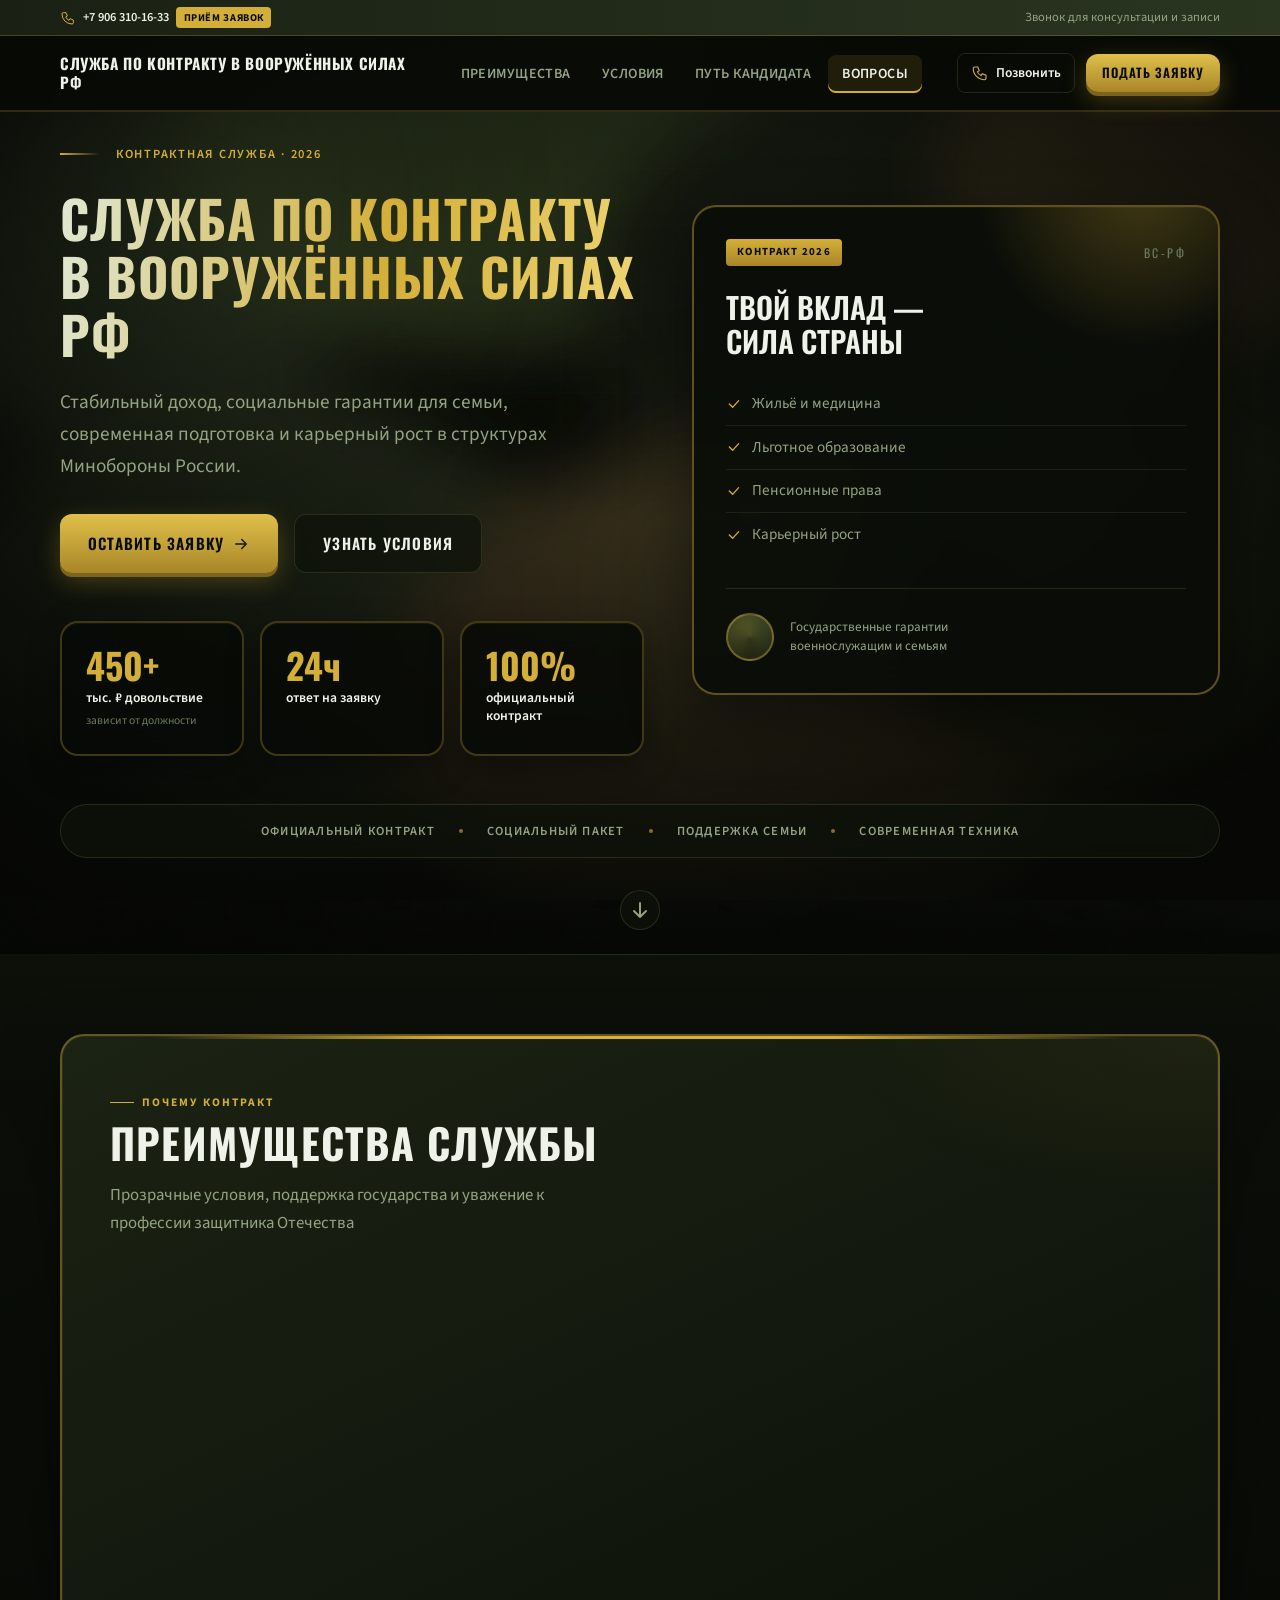
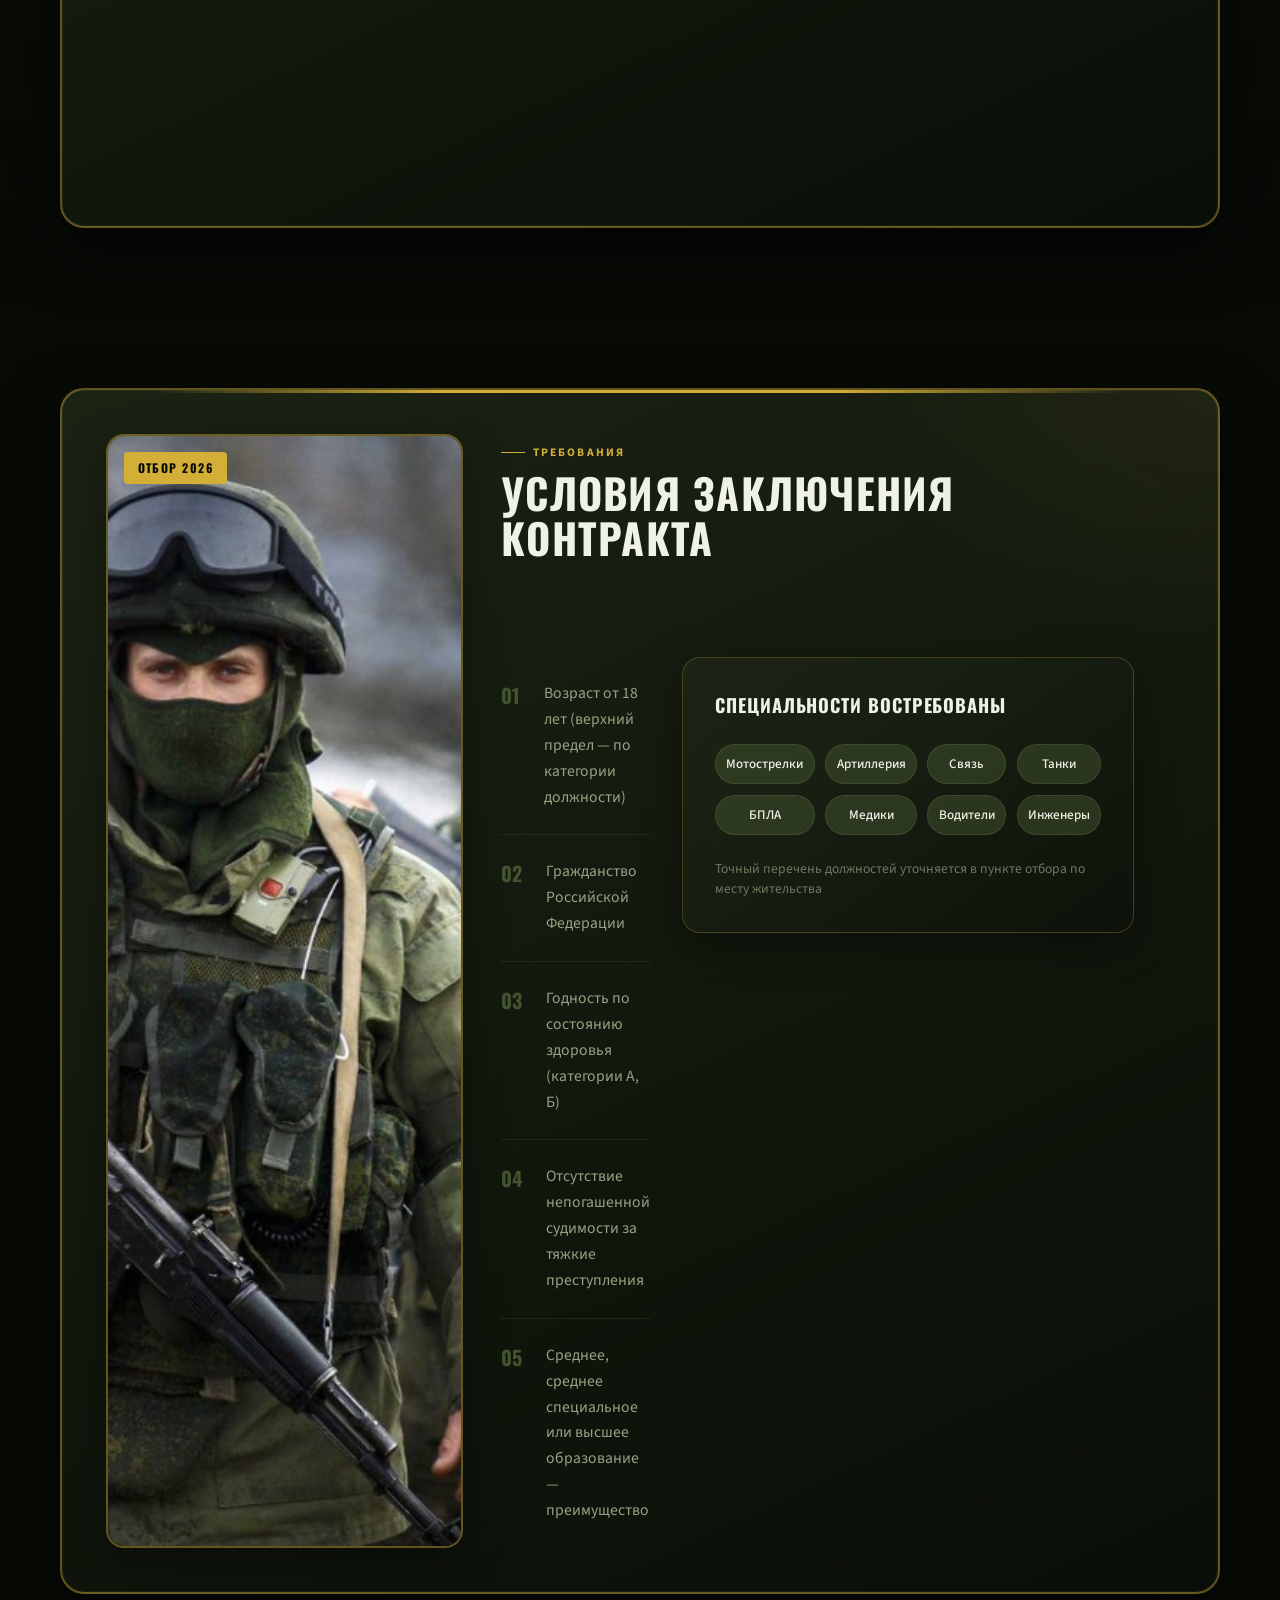
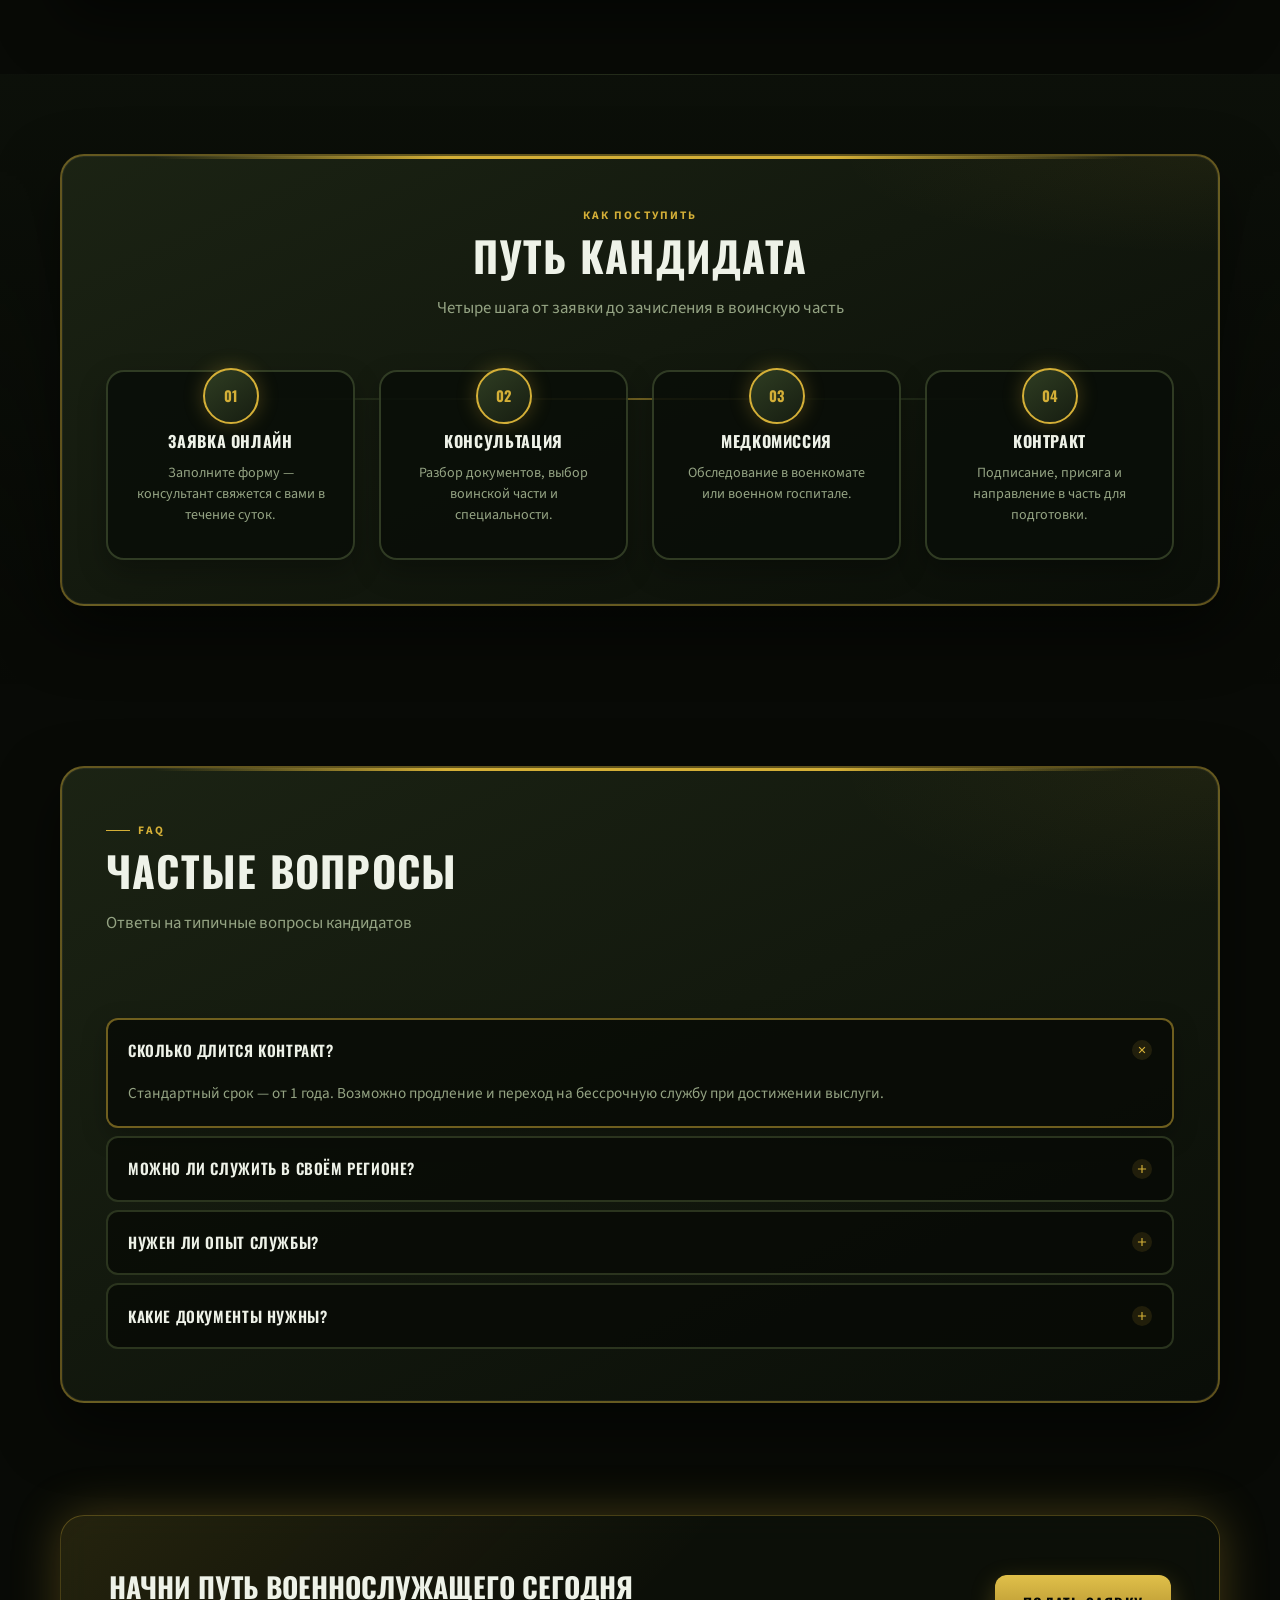
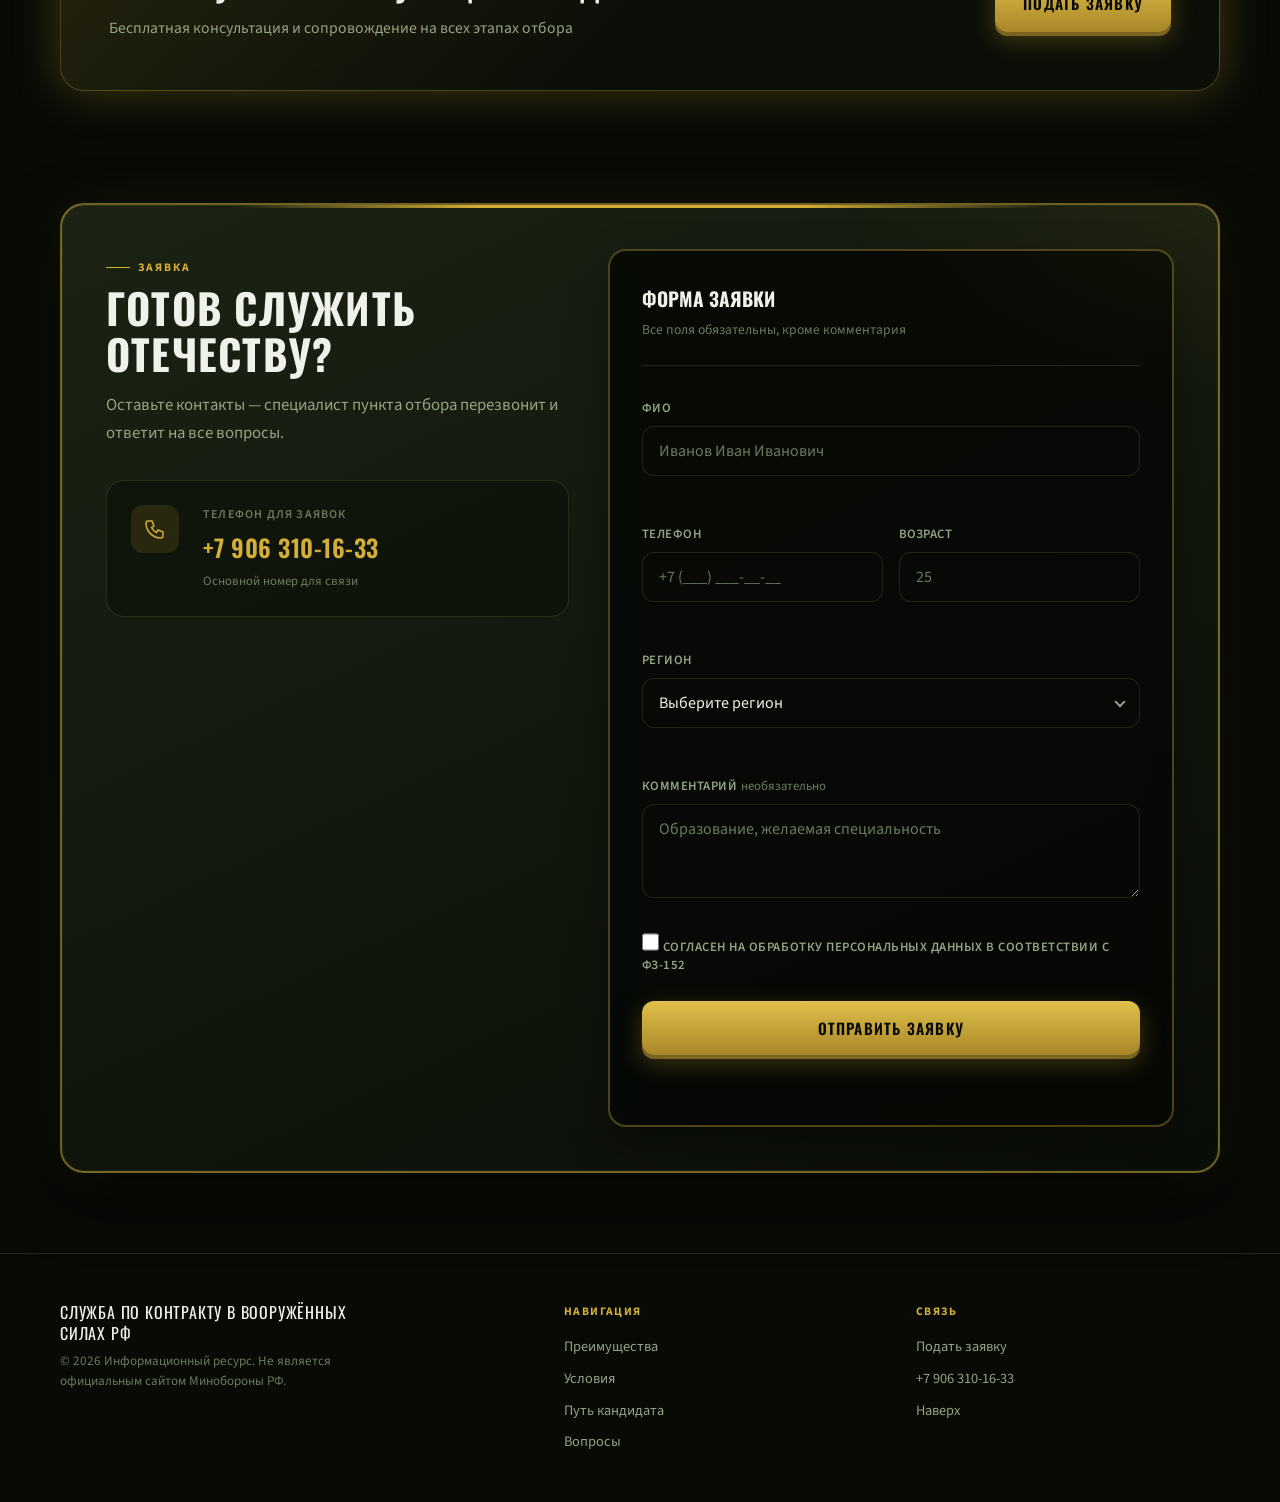
==== index.html @ cae5d784 "Update phone, branding text, hero layout, otbor photo, FAQ and footer" ====
<!DOCTYPE html>
<html lang="ru">
<head>
  <meta charset="UTF-8">
  <meta name="viewport" content="width=device-width, initial-scale=1.0">
  <meta name="description" content="Служба по контракту в Вооружённых Силах Российской Федерации — стабильность, уважение, профессиональный рост.">
  <meta name="api-url" content="">
  <meta name="theme-color" content="#0a0c08">
  <title>Служба по контракту в Вооружённых Силах РФ</title>
  <link rel="icon" href="static/images/logo-vsrf.svg" type="image/svg+xml">
  <link rel="preconnect" href="https://fonts.googleapis.com">
  <link rel="preconnect" href="https://fonts.gstatic.com" crossorigin>
  <link href="https://fonts.googleapis.com/css2?family=Oswald:wght@500;600;700&family=Source+Sans+3:ital,wght@0,400;0,500;0,600;0,700;1,400&display=swap" rel="stylesheet">
  <link rel="stylesheet" href="static/css/style.css">
</head>
<body>
  <svg xmlns="http://www.w3.org/2000/svg" class="svg-sprite" aria-hidden="true">
    <symbol id="icon-shield" viewBox="0 0 24 24" fill="none" stroke="currentColor" stroke-width="1.5"><path d="M12 2L4 5v6c0 5.25 3.4 10.15 8 11.35C16.6 21.15 20 16.25 20 11V5l-8-3z"/><path d="M9 12l2 2 4-4" stroke-linecap="round" stroke-linejoin="round"/></symbol>
    <symbol id="icon-money" viewBox="0 0 24 24" fill="none" stroke="currentColor" stroke-width="1.5"><rect x="2" y="6" width="20" height="12" rx="2"/><circle cx="12" cy="12" r="3"/><path d="M6 10h.01M18 14h.01" stroke-linecap="round"/></symbol>
    <symbol id="icon-home" viewBox="0 0 24 24" fill="none" stroke="currentColor" stroke-width="1.5"><path d="M3 10.5L12 3l9 7.5V20a1 1 0 01-1 1h-5v-6H9v6H4a1 1 0 01-1-1v-9.5z"/></symbol>
    <symbol id="icon-education" viewBox="0 0 24 24" fill="none" stroke="currentColor" stroke-width="1.5"><path d="M12 3L2 8l10 5 10-5-10-5z"/><path d="M6 11v4c0 2.2 2.7 4 6 4s6-1.8 6-4v-4"/></symbol>
    <symbol id="icon-medical" viewBox="0 0 24 24" fill="none" stroke="currentColor" stroke-width="1.5"><rect x="3" y="3" width="18" height="18" rx="3"/><path d="M12 8v8M8 12h8" stroke-linecap="round"/></symbol>
    <symbol id="icon-career" viewBox="0 0 24 24" fill="none" stroke="currentColor" stroke-width="1.5"><path d="M3 20h18M7 20V10l5-4 5 4v10"/><path d="M9 14h6"/></symbol>
    <symbol id="icon-team" viewBox="0 0 24 24" fill="none" stroke="currentColor" stroke-width="1.5"><circle cx="9" cy="8" r="3"/><circle cx="17" cy="10" r="2.5"/><path d="M2 20c0-3.3 3.1-6 7-6s7 2.7 7 6"/><path d="M17 20c0-2.2 1.8-4 4-4"/></symbol>
    <symbol id="icon-phone" viewBox="0 0 24 24" fill="none" stroke="currentColor" stroke-width="1.5"><path d="M5 4h4l2 5-2.5 1.5a11 11 0 005 5L15 13l5 2v4a2 2 0 01-2 2A15 15 0 013 6a2 2 0 012-2z"/></symbol>
    <symbol id="icon-arrow-down" viewBox="0 0 24 24" fill="none" stroke="currentColor" stroke-width="2"><path d="M12 5v14M6 13l6 6 6-6" stroke-linecap="round" stroke-linejoin="round"/></symbol>
    <symbol id="icon-check" viewBox="0 0 24 24" fill="none" stroke="currentColor" stroke-width="2"><path d="M5 12l5 5L19 7" stroke-linecap="round" stroke-linejoin="round"/></symbol>
  </svg>

  <div class="bg-scene" aria-hidden="true">
    <div class="bg-camo"></div>
    <div class="bg-grid"></div>
    <div class="bg-glow bg-glow--1"></div>
    <div class="bg-glow bg-glow--2"></div>
    <div class="bg-glow bg-glow--3"></div>
    <div class="bg-noise"></div>
    <div class="bg-vignette"></div>
  </div>

  <a class="skip-link" href="#main">Перейти к содержимому</a>

  <header class="site-header" id="top">
    <div class="site-header__strip">
      <div class="container site-header__strip-inner">
        <a class="site-header__hotline" href="tel:+79063101633">
          <svg width="16" height="16" aria-hidden="true"><use href="#icon-phone"/></svg>
          <span>+7 906 310-16-33</span>
          <span class="site-header__hotline-tag">приём заявок</span>
        </a>
        <span class="site-header__strip-note">Звонок для консультации и записи</span>
      </div>
    </div>
    <div class="site-header__bar">
      <div class="container site-header__bar-inner">
        <a class="site-header__logo" href="#top">
          <span class="site-header__logo-text">
            <span class="site-header__logo-title">Служба по контракту в Вооружённых Силах РФ</span>
          </span>
        </a>
        <nav class="site-nav" id="site-nav" aria-label="Основная навигация">
          <ul class="site-nav__list" id="nav-menu">
            <li><a href="#benefits" data-nav>Преимущества</a></li>
            <li><a href="#conditions" data-nav>Условия</a></li>
            <li><a href="#path" data-nav>Путь кандидата</a></li>
            <li><a href="#faq" data-nav>Вопросы</a></li>
            <li class="site-nav__mobile-cta"><a class="btn btn--primary btn--full" href="#apply">Подать заявку</a></li>
          </ul>
        </nav>
        <div class="site-header__actions">
          <a class="site-header__call" href="tel:+79063101633">
            <svg width="18" height="18" aria-hidden="true"><use href="#icon-phone"/></svg>
            <span>Позвонить</span>
          </a>
          <a class="btn btn--primary btn--sm site-header__cta" href="#apply">Подать заявку</a>
          <button class="site-header__burger" type="button" aria-expanded="false" aria-controls="nav-menu" id="nav-toggle">
            <span class="sr-only">Открыть меню</span>
            <span></span><span></span><span></span>
          </button>
        </div>
      </div>
    </div>
    <div class="site-header__backdrop" id="nav-backdrop" hidden></div>
  </header>

  <main id="main">
    <section class="hero" id="hero">
      <div class="hero__bg-media" aria-hidden="true">
        <img src="static/images/hero.jpg" alt="" width="1600" height="900" fetchpriority="high">
      </div>
      <div class="hero__inner container">
        <div class="hero__content">
          <div class="hero__eyebrow" data-animate>
            <span class="hero__eyebrow-line" aria-hidden="true"></span>
            <span>Контрактная служба · 2026</span>
          </div>
          <h1 class="hero__title" data-animate>
            Служба по контракту в Вооружённых Силах РФ
          </h1>
          <p class="hero__lead" data-animate>
            Стабильный доход, социальные гарантии для семьи, современная подготовка
            и карьерный рост в структурах Минобороны России.
          </p>
          <div class="hero__actions" data-animate>
            <a class="btn btn--primary btn--lg" href="#apply">
              Оставить заявку
              <svg class="btn__icon" width="18" height="18" aria-hidden="true"><use href="#icon-arrow-down"/></svg>
            </a>
            <a class="btn btn--ghost btn--lg" href="#conditions">Узнать условия</a>
          </div>
          <div class="hero__stats" data-animate>
            <article class="stat-card">
              <span class="stat-card__value"><span data-counter="450">0</span>+</span>
              <span class="stat-card__label">тыс. ₽ довольствие</span>
              <span class="stat-card__hint">зависит от должности</span>
            </article>
            <article class="stat-card">
              <span class="stat-card__value"><span data-counter="24">0</span>ч</span>
              <span class="stat-card__label">ответ на заявку</span>
            </article>
            <article class="stat-card">
              <span class="stat-card__value"><span data-counter="100">0</span>%</span>
              <span class="stat-card__label">официальный контракт</span>
            </article>
          </div>
        </div>

        <div class="hero__visual" data-animate>
          <div class="hero-panel">
            <div class="hero-panel__glow" aria-hidden="true"></div>
            <div class="hero-panel__header">
              <span class="badge badge--gold">Контракт 2026</span>
              <span class="hero-panel__code">ВС-РФ</span>
            </div>
            <h2 class="hero-panel__title">Твой вклад —<br>сила страны</h2>
            <ul class="hero-panel__list">
              <li><svg width="16" height="16" aria-hidden="true"><use href="#icon-check"/></svg> Жильё и медицина</li>
              <li><svg width="16" height="16" aria-hidden="true"><use href="#icon-check"/></svg> Льготное образование</li>
              <li><svg width="16" height="16" aria-hidden="true"><use href="#icon-check"/></svg> Пенсионные права</li>
              <li><svg width="16" height="16" aria-hidden="true"><use href="#icon-check"/></svg> Карьерный рост</li>
            </ul>
            <div class="hero-panel__footer">
              <span class="hero-panel__seal" aria-hidden="true"></span>
              <p>Государственные гарантии<br>военнослужащим и семьям</p>
            </div>
          </div>
        </div>
      </div>

      <div class="trust-bar container" data-animate>
        <span class="trust-bar__item">Официальный контракт</span>
        <span class="trust-bar__divider" aria-hidden="true"></span>
        <span class="trust-bar__item">Социальный пакет</span>
        <span class="trust-bar__divider" aria-hidden="true"></span>
        <span class="trust-bar__item">Поддержка семьи</span>
        <span class="trust-bar__divider" aria-hidden="true"></span>
        <span class="trust-bar__item">Современная техника</span>
      </div>

      <a class="hero__scroll" href="#benefits" aria-label="К преимуществам">
        <svg width="24" height="24" aria-hidden="true"><use href="#icon-arrow-down"/></svg>
      </a>
    </section>

    <section class="section section--alt benefits" id="benefits">
      <div class="container">
        <div class="block-panel block-panel--lg">
        <header class="section-head">
          <span class="section-head__label">Почему контракт</span>
          <h2 class="section-head__title">Преимущества службы</h2>
          <p class="section-head__desc">Прозрачные условия, поддержка государства и уважение к профессии защитника Отечества</p>
        </header>
        <div class="cards">
          <article class="card" data-animate>
            <div class="card__icon"><svg width="22" height="22" aria-hidden="true"><use href="#icon-money"/></svg></div>
            <h3>Денежное довольствие</h3>
            <p>Регулярные выплаты, надбавки за выслугу, участие в СВО и особые условия службы.</p>
          </article>
          <article class="card" data-animate>
            <div class="card__icon"><svg width="22" height="22" aria-hidden="true"><use href="#icon-home"/></svg></div>
            <h3>Жилищная программа</h3>
            <p>Служебное жильё, накопительно-ипотечная система и субсидии для семей военнослужащих.</p>
          </article>
          <article class="card" data-animate>
            <div class="card__icon"><svg width="22" height="22" aria-hidden="true"><use href="#icon-education"/></svg></div>
            <h3>Образование</h3>
            <p>Курсы переподготовки, вузы Минобороны, льготы детям при поступлении.</p>
          </article>
          <article class="card" data-animate>
            <div class="card__icon"><svg width="22" height="22" aria-hidden="true"><use href="#icon-medical"/></svg></div>
            <h3>Медицина</h3>
            <p>Полное медобеспечение, реабилитация, страхование жизни и здоровья.</p>
          </article>
          <article class="card" data-animate>
            <div class="card__icon"><svg width="22" height="22" aria-hidden="true"><use href="#icon-career"/></svg></div>
            <h3>Карьера</h3>
            <p>Звания, должности, переход в резерв с сохранением льгот и пенсии.</p>
          </article>
          <article class="card" data-animate>
            <div class="card__icon"><svg width="22" height="22" aria-hidden="true"><use href="#icon-team"/></svg></div>
            <h3>Коллектив</h3>
            <p>Боевое братство, дисциплина и уважение — основа воинской службы.</p>
          </article>
        </div>
        </div>
      </div>
    </section>

    <section class="section conditions" id="conditions">
      <div class="container conditions__layout">
        <div class="block-panel block-panel--split">
        <div class="conditions__media" data-animate>
          <img src="static/images/otbor-2026.png" alt="Военнослужащие Вооружённых Сил России — отбор 2026" width="600" height="450" loading="lazy">
          <div class="conditions__media-badge">Отбор 2026</div>
        </div>
        <div class="conditions__content">
        <header class="section-head">
          <span class="section-head__label">Требования</span>
          <h2 class="section-head__title">Условия заключения контракта</h2>
        </header>
        <div class="conditions__body">
          <ul class="checklist" data-animate>
            <li><span class="checklist__num">01</span><span>Возраст от 18 лет (верхний предел — по категории должности)</span></li>
            <li><span class="checklist__num">02</span><span>Гражданство Российской Федерации</span></li>
            <li><span class="checklist__num">03</span><span>Годность по состоянию здоровья (категории А, Б)</span></li>
            <li><span class="checklist__num">04</span><span>Отсутствие непогашенной судимости за тяжкие преступления</span></li>
            <li><span class="checklist__num">05</span><span>Среднее, среднее специальное или высшее образование — преимущество</span></li>
          </ul>
          <aside class="panel panel--accent" data-animate>
            <h3 class="panel__title">Специальности востребованы</h3>
            <div class="tags tags--grid">
              <span>Мотострелки</span>
              <span>Артиллерия</span>
              <span>Связь</span>
              <span>Танки</span>
              <span>БПЛА</span>
              <span>Медики</span>
              <span>Водители</span>
              <span>Инженеры</span>
            </div>
            <p class="panel__note">Точный перечень должностей уточняется в пункте отбора по месту жительства</p>
          </aside>
        </div>
        </div>
        </div>
      </div>
    </section>

    <section class="section section--alt path" id="path">
      <div class="container">
        <div class="block-panel">
        <header class="section-head section-head--center">
          <span class="section-head__label">Как поступить</span>
          <h2 class="section-head__title">Путь кандидата</h2>
          <p class="section-head__desc">Четыре шага от заявки до зачисления в воинскую часть</p>
        </header>
        <ol class="timeline">
          <li class="timeline__item" data-animate>
            <div class="timeline__marker"><span>01</span></div>
            <h3>Заявка онлайн</h3>
            <p>Заполните форму — консультант свяжется с вами в течение суток.</p>
          </li>
          <li class="timeline__item" data-animate>
            <div class="timeline__marker"><span>02</span></div>
            <h3>Консультация</h3>
            <p>Разбор документов, выбор воинской части и специальности.</p>
          </li>
          <li class="timeline__item" data-animate>
            <div class="timeline__marker"><span>03</span></div>
            <h3>Медкомиссия</h3>
            <p>Обследование в военкомате или военном госпитале.</p>
          </li>
          <li class="timeline__item" data-animate>
            <div class="timeline__marker"><span>04</span></div>
            <h3>Контракт</h3>
            <p>Подписание, присяга и направление в часть для подготовки.</p>
          </li>
        </ol>
        </div>
      </div>
    </section>

    <section class="section faq" id="faq">
      <div class="container faq__layout">
        <div class="block-panel block-panel--faq">
        <header class="section-head">
          <span class="section-head__label">FAQ</span>
          <h2 class="section-head__title">Частые вопросы</h2>
          <p class="section-head__desc">Ответы на типичные вопросы кандидатов</p>
        </header>
        <div class="accordion" id="faq-accordion">
          <details class="accordion__item" open>
            <summary>Сколько длится контракт?</summary>
            <div class="accordion__body"><p>Стандартный срок — от 1 года. Возможно продление и переход на бессрочную службу при достижении выслуги.</p></div>
          </details>
          <details class="accordion__item">
            <summary>Можно ли служить в своём регионе?</summary>
            <div class="accordion__body"><p>Учитываются пожелания кандидата и потребности войск. Окончательное распределение определяет командование.</p></div>
          </details>
          <details class="accordion__item">
            <summary>Нужен ли опыт службы?</summary>
            <div class="accordion__body"><p>Нет. Граждане без армии проходят подготовку в учебных центрах перед зачислением в часть.</p></div>
          </details>
          <details class="accordion__item">
            <summary>Какие документы нужны?</summary>
            <div class="accordion__body"><p>Паспорт, военный билет (при наличии), документы об образовании, СНИЛС, ИНН, фото 3×4.</p></div>
          </details>
        </div>
        </div>
      </div>
    </section>

    <section class="cta-banner" data-animate>
      <div class="container cta-banner__inner">
        <div>
          <h2>Начни путь военнослужащего сегодня</h2>
          <p>Бесплатная консультация и сопровождение на всех этапах отбора</p>
        </div>
        <a class="btn btn--primary btn--lg" href="#apply">Подать заявку</a>
      </div>
    </section>

    <section class="section apply" id="apply">
      <div class="container">
        <div class="block-panel block-panel--apply apply__layout">
        <div class="apply__intro">
          <span class="section-head__label">Заявка</span>
          <h2 class="section-head__title">Готов служить Отечеству?</h2>
          <p class="apply__text">Оставьте контакты — специалист пункта отбора перезвонит и ответит на все вопросы.</p>
          <div class="contact-card">
            <div class="contact-card__icon" aria-hidden="true">
              <svg width="24" height="24"><use href="#icon-phone"/></svg>
            </div>
            <div>
              <span class="contact-card__label">Телефон для заявок</span>
              <a class="contact-card__phone" href="tel:+79063101633">+7 906 310-16-33</a>
              <span class="contact-card__hint">Основной номер для связи</span>
            </div>
          </div>
        </div>
        <form class="form panel" id="apply-form" novalidate>
          <div class="form__header">
            <h3>Форма заявки</h3>
            <p>Все поля обязательны, кроме комментария</p>
          </div>
          <div class="form__row">
            <label for="name">ФИО</label>
            <input type="text" id="name" name="name" required autocomplete="name" placeholder="Иванов Иван Иванович">
            <span class="form__error" data-for="name"></span>
          </div>
          <div class="form__row form__row--half">
            <div>
              <label for="phone">Телефон</label>
              <input type="tel" id="phone" name="phone" required autocomplete="tel" placeholder="+7 (___) ___-__-__">
              <span class="form__error" data-for="phone"></span>
            </div>
            <div>
              <label for="age">Возраст</label>
              <input type="number" id="age" name="age" min="18" max="65" required placeholder="25">
              <span class="form__error" data-for="age"></span>
            </div>
          </div>
          <div class="form__row">
            <label for="region">Регион</label>
            <div class="form__select-wrap">
              <select id="region" name="region" required>
                <option value="">Выберите регион</option>
                <option value="moscow">Москва и МО</option>
                <option value="spb">Санкт-Петербург и ЛО</option>
                <option value="central">Центральный ФО</option>
                <option value="south">Южный ФО</option>
                <option value="north">Северо-Западный ФО</option>
                <option value="volga">Приволжский ФО</option>
                <option value="ural">Уральский ФО</option>
                <option value="siberia">Сибирский ФО</option>
                <option value="far-east">Дальневосточный ФО</option>
                <option value="other">Другой</option>
              </select>
            </div>
            <span class="form__error" data-for="region"></span>
          </div>
          <div class="form__row">
            <label for="comment">Комментарий <span class="form__optional">необязательно</span></label>
            <textarea id="comment" name="comment" rows="3" placeholder="Образование, желаемая специальность"></textarea>
          </div>
          <label class="form__consent">
            <input type="checkbox" id="consent" name="consent" required>
            <span>Согласен на обработку персональных данных в соответствии с ФЗ-152</span>
          </label>
          <span class="form__error" data-for="consent"></span>
          <button class="btn btn--primary btn--full btn--lg" type="submit" id="submit-btn">Отправить заявку</button>
          <p class="form__status" id="form-status" role="status" aria-live="polite"></p>
        </form>
        </div>
      </div>
    </section>
  </main>

  <footer class="footer">
    <div class="container footer__grid">
      <div class="footer__brand">
        <p class="footer__title">Служба по контракту в Вооружённых Силах РФ</p>
        <p class="footer__copy">© 2026 Информационный ресурс. Не является официальным сайтом Минобороны РФ.</p>
      </div>
      <nav class="footer__nav" aria-label="Разделы">
        <p class="footer__nav-title">Навигация</p>
        <a href="#benefits">Преимущества</a>
        <a href="#conditions">Условия</a>
        <a href="#path">Путь кандидата</a>
        <a href="#faq">Вопросы</a>
      </nav>
      <nav class="footer__nav" aria-label="Действия">
        <p class="footer__nav-title">Связь</p>
        <a href="#apply">Подать заявку</a>
        <a href="tel:+79063101633">+7 906 310-16-33</a>
        <a href="#top">Наверх</a>
      </nav>
    </div>
  </footer>

  <div class="toast" id="toast" role="alert" aria-live="assertive" hidden></div>

  <script src="static/js/main.js" defer></script>
</body>
</html>
---- static/css/style.css ----
/* ——— Design system ——— */
:root {
  --khaki-950: #080a06;
  --khaki-900: #0f140c;
  --khaki-850: #161d11;
  --khaki-800: #1e2618;
  --khaki-700: #2f3d22;
  --khaki-600: #42542f;
  --khaki-500: #5c7040;
  --khaki-400: #7a9158;
  --khaki-300: #9aad72;
  --khaki-200: #bcc99a;
  --khaki-100: #e0e8d4;

  --accent: #d4af37;
  --accent-dark: #a88628;
  --accent-glow: rgba(212, 175, 55, 0.28);
  --accent-soft: rgba(212, 175, 55, 0.12);

  --danger: #e07060;
  --success: #8fb86a;

  --text: #eef2e8;
  --text-muted: #94a383;
  --text-faint: #6b7a5e;

  --glass: rgba(14, 18, 11, 0.72);
  --glass-border: rgba(122, 145, 88, 0.22);
  --glass-highlight: rgba(255, 255, 255, 0.04);

  --font-display: "Oswald", system-ui, sans-serif;
  --font-body: "Source Sans 3", system-ui, sans-serif;

  --radius-sm: 8px;
  --radius: 12px;
  --radius-lg: 18px;
  --radius-xl: 24px;

  --shadow-sm: 0 4px 16px rgba(0, 0, 0, 0.2);
  --shadow-md: 0 12px 40px rgba(0, 0, 0, 0.35);
  --shadow-lg: 0 24px 64px rgba(0, 0, 0, 0.45);
  --shadow-glow: 0 0 48px var(--accent-glow);

  --space-xs: 0.25rem;
  --space-sm: 0.5rem;
  --space-md: 1rem;
  --space-lg: 1.5rem;
  --space-xl: 2rem;
  --space-2xl: 3rem;
  --space-3xl: 5rem;

  --header-strip-h: 2.25rem;
  --header-bar-h: 4.75rem;
  --header-h: calc(var(--header-strip-h) + var(--header-bar-h));

  --panel-bg: linear-gradient(155deg, rgba(28, 36, 20, 0.97) 0%, rgba(10, 14, 8, 0.99) 100%);
  --panel-border: rgba(212, 175, 55, 0.42);
  --panel-shadow: 0 24px 60px rgba(0, 0, 0, 0.55), 0 0 0 1px rgba(255, 255, 255, 0.05) inset;
  --ease: cubic-bezier(0.4, 0, 0.2, 1);
  --transition: 0.3s var(--ease);
}

*,
*::before,
*::after {
  box-sizing: border-box;
  margin: 0;
  padding: 0;
}

html {
  scroll-behavior: smooth;
  scroll-padding-top: var(--header-h);
}

body {
  font-family: var(--font-body);
  font-size: 1.0625rem;
  line-height: 1.65;
  color: var(--text);
  background: var(--khaki-950);
  overflow-x: hidden;
  min-height: 100vh;
  isolation: isolate;
  -webkit-font-smoothing: antialiased;
}

::selection {
  background: var(--accent-soft);
  color: var(--text);
}

:focus-visible {
  outline: 2px solid var(--accent);
  outline-offset: 3px;
}

img, svg {
  display: block;
  max-width: 100%;
}

.svg-sprite {
  position: absolute;
  width: 0;
  height: 0;
  overflow: hidden;
}

/* ——— Background ——— */
.bg-scene {
  position: fixed;
  inset: 0;
  z-index: -1;
  overflow: hidden;
  background:
    radial-gradient(ellipse 120% 80% at 50% -20%, #1a2314 0%, transparent 55%),
    radial-gradient(ellipse 90% 60% at 100% 50%, #12180e 0%, transparent 50%),
    linear-gradient(175deg, #050604 0%, var(--khaki-950) 40%, #0c100a 100%);
}

.bg-camo {
  position: absolute;
  inset: -10%;
  opacity: 0.5;
  background-image: url("data:image/svg+xml,%3Csvg xmlns='http://www.w3.org/2000/svg' viewBox='0 0 800 600'%3E%3Cdefs%3E%3Cfilter id='b'%3E%3CfeGaussianBlur stdDeviation='18'/%3E%3C/filter%3E%3C/defs%3E%3Cg filter='url(%23b)'%3E%3Cellipse fill='%232a3520' cx='120' cy='180' rx='140' ry='100'/%3E%3Cellipse fill='%233d4e28' cx='320' cy='120' rx='160' ry='110'/%3E%3Cellipse fill='%231a2114' cx='520' cy='200' rx='150' ry='120'/%3E%3Cellipse fill='%234a3d22' cx='680' cy='140' rx='120' ry='90'/%3E%3Cellipse fill='%232d3822' cx='200' cy='380' rx='170' ry='130'/%3E%3Cellipse fill='%235c4a2a' cx='450' cy='420' rx='180' ry='140'/%3E%3Cellipse fill='%231e2618' cx='650' cy='350' rx='140' ry='110'/%3E%3C/g%3E%3C/svg%3E");
  background-size: cover;
  animation: camo-drift 90s ease-in-out infinite alternate;
}

.bg-grid {
  position: absolute;
  inset: 0;
  opacity: 0.1;
  background-image:
    linear-gradient(rgba(212, 175, 55, 0.12) 1px, transparent 1px),
    linear-gradient(90deg, rgba(212, 175, 55, 0.12) 1px, transparent 1px);
  background-size: 56px 56px;
  mask-image: radial-gradient(ellipse 80% 70% at 50% 35%, black 15%, transparent 72%);
}

.bg-glow {
  position: absolute;
  border-radius: 50%;
  filter: blur(90px);
  pointer-events: none;
}

.bg-glow--1 {
  width: min(50vw, 480px);
  height: min(50vw, 480px);
  top: -5%;
  left: -5%;
  background: radial-gradient(circle, rgba(92, 112, 64, 0.4), transparent 70%);
  animation: glow-1 24s ease-in-out infinite;
}

.bg-glow--2 {
  width: min(40vw, 400px);
  height: min(40vw, 400px);
  bottom: 0;
  right: -5%;
  background: radial-gradient(circle, rgba(212, 175, 55, 0.18), transparent 70%);
  animation: glow-2 30s ease-in-out infinite;
}

.bg-glow--3 {
  width: min(30vw, 280px);
  height: min(30vw, 280px);
  top: 50%;
  left: 45%;
  background: radial-gradient(circle, rgba(47, 61, 34, 0.45), transparent 70%);
  animation: glow-3 20s ease-in-out infinite;
}

.bg-noise {
  position: absolute;
  inset: 0;
  opacity: 0.05;
  background-image: url("data:image/svg+xml,%3Csvg viewBox='0 0 256 256' xmlns='http://www.w3.org/2000/svg'%3E%3Cfilter id='n'%3E%3CfeTurbulence type='fractalNoise' baseFrequency='0.8' numOctaves='4' stitchTiles='stitch'/%3E%3C/filter%3E%3Crect width='100%25' height='100%25' filter='url(%23n)'/%3E%3C/svg%3E");
  mix-blend-mode: overlay;
}

.bg-vignette {
  position: absolute;
  inset: 0;
  background: radial-gradient(ellipse 70% 60% at 50% 40%, transparent 30%, rgba(5, 6, 4, 0.88) 100%);
}

@keyframes camo-drift {
  to { transform: scale(1.06) translate(-1.5%, 1%) rotate(1deg); }
}

@keyframes glow-1 {
  50% { transform: translate(5%, 6%) scale(1.1); }
}

@keyframes glow-2 {
  50% { transform: translate(-6%, -4%) scale(1.08); }
}

@keyframes glow-3 {
  50% { transform: translate(-48%, -55%) scale(1.12); }
}

@media (prefers-reduced-motion: reduce) {
  .bg-camo, .bg-glow { animation: none; }
  [data-animate] { transition: none; }
}

/* ——— Layout ——— */
.container {
  width: min(1160px, 92vw);
  margin-inline: auto;
}

.skip-link {
  position: absolute;
  top: -100%;
  left: var(--space-md);
  z-index: 300;
  padding: 0.6rem 1rem;
  background: var(--accent);
  color: var(--khaki-950);
  font-weight: 600;
  border-radius: var(--radius-sm);
  text-decoration: none;
}

.skip-link:focus {
  top: var(--space-md);
}

.sr-only {
  position: absolute;
  width: 1px;
  height: 1px;
  padding: 0;
  margin: -1px;
  overflow: hidden;
  clip: rect(0, 0, 0, 0);
  white-space: nowrap;
  border: 0;
}

/* ——— Block panels (выделенные секции) ——— */
.block-panel {
  position: relative;
  padding: clamp(1.5rem, 4vw, 2.75rem);
  background: var(--panel-bg);
  border: 2px solid var(--panel-border);
  border-radius: var(--radius-xl);
  box-shadow: var(--panel-shadow);
  overflow: hidden;
}

.block-panel::before {
  content: "";
  position: absolute;
  top: 0;
  left: 8%;
  right: 8%;
  height: 3px;
  background: linear-gradient(90deg, transparent, var(--accent) 30%, var(--accent) 70%, transparent);
  border-radius: 0 0 4px 4px;
}

.block-panel::after {
  content: "";
  position: absolute;
  inset: 0;
  background: radial-gradient(ellipse 60% 40% at 100% 0%, rgba(212, 175, 55, 0.06), transparent 55%);
  pointer-events: none;
}

.block-panel--lg {
  padding: clamp(2rem, 5vw, 3rem);
}

.block-panel--split {
  display: grid;
  grid-template-columns: minmax(240px, 0.9fr) 1.4fr;
  gap: clamp(1.5rem, 3vw, 2.5rem);
  align-items: stretch;
}

.block-panel--faq {
  display: flex;
  flex-direction: column;
  gap: var(--space-xl);
}

.block-panel--apply {
  border-width: 2px;
  border-color: rgba(212, 175, 55, 0.5);
  box-shadow: var(--panel-shadow), 0 0 60px rgba(212, 175, 55, 0.08);
}

/* ——— Site header ——— */
.site-header {
  position: fixed;
  top: 0;
  left: 0;
  right: 0;
  z-index: 200;
  transition: box-shadow var(--transition);
}

.site-header.is-scrolled {
  box-shadow: 0 8px 32px rgba(0, 0, 0, 0.45);
}

.site-header__strip {
  height: var(--header-strip-h);
  background: linear-gradient(90deg, #1a2114, #2a3520);
  border-bottom: 1px solid rgba(212, 175, 55, 0.25);
}

.site-header__strip-inner {
  height: 100%;
  display: flex;
  align-items: center;
  justify-content: space-between;
  gap: var(--space-md);
  font-size: 0.78rem;
}

.site-header__hotline {
  display: inline-flex;
  align-items: center;
  gap: 0.45rem;
  color: var(--text);
  text-decoration: none;
  font-weight: 600;
}

.site-header__hotline svg {
  color: var(--accent);
}

.site-header__hotline-tag {
  padding: 0.15rem 0.45rem;
  font-size: 0.65rem;
  font-weight: 700;
  letter-spacing: 0.06em;
  text-transform: uppercase;
  color: var(--khaki-950);
  background: var(--accent);
  border-radius: 4px;
}

.site-header__strip-note {
  color: var(--text-muted);
  display: none;
}

.site-header__bar {
  height: var(--header-bar-h);
  background: rgba(8, 10, 6, 0.94);
  backdrop-filter: blur(20px);
  border-bottom: 2px solid rgba(212, 175, 55, 0.2);
}

.site-header.is-scrolled .site-header__bar {
  background: rgba(6, 8, 5, 0.98);
  border-bottom-color: rgba(212, 175, 55, 0.35);
}

.site-header__bar-inner {
  height: 100%;
  display: grid;
  grid-template-columns: auto 1fr auto;
  align-items: center;
  gap: var(--space-lg);
}

.site-header__logo {
  display: flex;
  align-items: center;
  gap: 0.75rem;
  text-decoration: none;
  color: var(--text);
  min-width: 0;
}

.site-header__logo-img {
  width: 52px;
  height: 52px;
  flex-shrink: 0;
  filter: drop-shadow(0 4px 12px rgba(0, 0, 0, 0.4));
}

.site-header__logo-title {
  display: block;
  font-family: var(--font-display);
  font-weight: 700;
  font-size: clamp(0.72rem, 1.8vw, 0.95rem);
  letter-spacing: 0.04em;
  text-transform: uppercase;
  line-height: 1.25;
  max-width: 22rem;
}

.site-nav {
  justify-self: center;
}

.site-nav__list {
  display: flex;
  align-items: center;
  gap: 0.15rem;
  list-style: none;
}

.site-nav__list a {
  position: relative;
  padding: 0.55rem 0.9rem;
  font-size: 0.88rem;
  font-weight: 600;
  letter-spacing: 0.03em;
  text-transform: uppercase;
  color: var(--text-muted);
  text-decoration: none;
  border-radius: var(--radius-sm);
  transition: color var(--transition), background var(--transition);
}

.site-nav__list a:hover,
.site-nav__list a.is-active {
  color: var(--text);
  background: rgba(212, 175, 55, 0.12);
}

.site-nav__list a.is-active {
  box-shadow: inset 0 -2px 0 var(--accent);
}

.site-header__actions {
  display: flex;
  align-items: center;
  gap: 0.65rem;
}

.site-header__call {
  display: inline-flex;
  align-items: center;
  gap: 0.4rem;
  padding: 0.5rem 0.85rem;
  font-size: 0.85rem;
  font-weight: 600;
  color: var(--text);
  text-decoration: none;
  border: 1px solid var(--glass-border);
  border-radius: var(--radius-sm);
  transition: border-color var(--transition), color var(--transition);
}

.site-header__call svg {
  color: var(--accent);
}

.site-header__call:hover {
  border-color: rgba(212, 175, 55, 0.5);
  color: var(--accent);
}

.site-header__cta {
  flex-shrink: 0;
}

.site-header__burger {
  display: none;
  flex-direction: column;
  justify-content: center;
  gap: 5px;
  width: 2.75rem;
  height: 2.75rem;
  padding: 0.55rem;
  background: rgba(212, 175, 55, 0.1);
  border: 1px solid rgba(212, 175, 55, 0.35);
  border-radius: var(--radius-sm);
  cursor: pointer;
  color: var(--text);
}

.site-header__burger span {
  display: block;
  width: 100%;
  height: 2px;
  background: currentColor;
  border-radius: 1px;
  transition: transform var(--transition), opacity var(--transition);
}

.site-header__burger[aria-expanded="true"] span:nth-child(1) {
  transform: translateY(7px) rotate(45deg);
}

.site-header__burger[aria-expanded="true"] span:nth-child(2) {
  opacity: 0;
}

.site-header__burger[aria-expanded="true"] span:nth-child(3) {
  transform: translateY(-7px) rotate(-45deg);
}

.site-header__backdrop {
  position: fixed;
  inset: 0;
  z-index: 150;
  background: rgba(0, 0, 0, 0.65);
  backdrop-filter: blur(4px);
  opacity: 0;
  transition: opacity var(--transition);
  pointer-events: none;
}

.site-header__backdrop.is-visible {
  opacity: 1;
  pointer-events: auto;
}

/* ——— Buttons ——— */
.btn {
  display: inline-flex;
  align-items: center;
  justify-content: center;
  gap: 0.5rem;
  padding: 0.75rem 1.5rem;
  font-family: var(--font-display);
  font-weight: 600;
  font-size: 0.9rem;
  letter-spacing: 0.08em;
  text-transform: uppercase;
  text-decoration: none;
  border: none;
  border-radius: var(--radius);
  cursor: pointer;
  transition: transform var(--transition), box-shadow var(--transition), background var(--transition), border-color var(--transition);
  white-space: nowrap;
}

.btn--sm { padding: 0.5rem 1rem; font-size: 0.8rem; }
.btn--lg { padding: 1rem 1.75rem; font-size: 0.95rem; }
.btn--full { width: 100%; }

.btn__icon {
  transform: rotate(-90deg);
  opacity: 0.9;
}

.btn--primary {
  background: linear-gradient(180deg, #e0c04a 0%, var(--accent-dark) 100%);
  color: var(--khaki-950);
  box-shadow: 0 4px 0 #7a6420, 0 8px 24px var(--accent-glow);
}

.btn--primary:hover {
  transform: translateY(-2px);
  box-shadow: 0 6px 0 #7a6420, 0 12px 32px var(--accent-glow);
}

.btn--primary:active {
  transform: translateY(1px);
  box-shadow: 0 2px 0 #7a6420, 0 4px 16px var(--accent-glow);
}

.btn--ghost {
  background: var(--glass);
  color: var(--text);
  border: 1px solid var(--glass-border);
  backdrop-filter: blur(8px);
}

.btn--ghost:hover {
  border-color: rgba(212, 175, 55, 0.5);
  color: var(--accent);
  background: var(--accent-soft);
}

/* ——— Badge ——— */
.badge {
  display: inline-flex;
  align-items: center;
  padding: 0.3rem 0.7rem;
  font-size: 0.68rem;
  font-weight: 700;
  letter-spacing: 0.12em;
  text-transform: uppercase;
  border-radius: 4px;
}

.badge--gold {
  background: linear-gradient(180deg, var(--accent), var(--accent-dark));
  color: var(--khaki-950);
}

/* ——— Hero ——— */
.hero {
  position: relative;
  min-height: 100vh;
  min-height: 100dvh;
  display: flex;
  flex-direction: column;
  justify-content: center;
  padding: calc(var(--header-h) + 2rem) 0 6rem;
  overflow: hidden;
}

.hero__bg-media {
  position: absolute;
  inset: 0;
  z-index: -2;
}

.hero__bg-media img {
  width: 100%;
  height: 100%;
  object-fit: cover;
  object-position: center 30%;
  opacity: 0.35;
}

.hero__bg-media::after {
  content: "";
  position: absolute;
  inset: 0;
  background:
    linear-gradient(105deg, rgba(5, 6, 4, 0.92) 0%, rgba(5, 6, 4, 0.75) 45%, rgba(5, 6, 4, 0.55) 100%),
    linear-gradient(0deg, var(--khaki-950) 0%, transparent 35%);
}

.hero__inner {
  display: grid;
  grid-template-columns: 1.05fr 0.95fr;
  gap: var(--space-2xl);
  align-items: center;
}

.hero__eyebrow {
  display: flex;
  align-items: center;
  gap: var(--space-md);
  margin-bottom: var(--space-lg);
  font-size: 0.78rem;
  font-weight: 600;
  letter-spacing: 0.14em;
  text-transform: uppercase;
  color: var(--accent);
}

.hero__eyebrow-line {
  width: 2.5rem;
  height: 2px;
  background: linear-gradient(90deg, var(--accent), transparent);
}

.hero__title {
  font-family: var(--font-display);
  font-size: clamp(1.85rem, 4.5vw, 3.25rem);
  font-weight: 700;
  line-height: 1.12;
  letter-spacing: 0.02em;
  text-transform: uppercase;
  margin-bottom: var(--space-lg);
  background: linear-gradient(100deg, var(--khaki-100) 0%, var(--accent) 55%, #f0d878 100%);
  -webkit-background-clip: text;
  background-clip: text;
  color: transparent;
}

.hero__lead {
  font-size: clamp(1.05rem, 2vw, 1.2rem);
  color: var(--text-muted);
  max-width: 34rem;
  margin-bottom: var(--space-xl);
}

.hero__actions {
  display: flex;
  flex-wrap: wrap;
  gap: var(--space-md);
  margin-bottom: var(--space-2xl);
}

.hero__stats {
  display: grid;
  grid-template-columns: repeat(3, 1fr);
  gap: var(--space-md);
}

.stat-card {
  padding: var(--space-lg);
  background: rgba(8, 10, 6, 0.85);
  border: 2px solid rgba(212, 175, 55, 0.28);
  border-radius: var(--radius-lg);
  backdrop-filter: blur(14px);
  box-shadow: 0 12px 32px rgba(0, 0, 0, 0.35), inset 0 1px 0 var(--glass-highlight);
  transition: border-color var(--transition), transform var(--transition), box-shadow var(--transition);
}

.stat-card:hover {
  border-color: rgba(212, 175, 55, 0.55);
  transform: translateY(-3px);
  box-shadow: 0 16px 40px rgba(0, 0, 0, 0.4), 0 0 24px rgba(212, 175, 55, 0.1);
}

.stat-card__value {
  display: block;
  font-family: var(--font-display);
  font-size: clamp(1.75rem, 3vw, 2.25rem);
  font-weight: 700;
  color: var(--accent);
  line-height: 1;
  margin-bottom: 0.35rem;
}

.stat-card__label {
  display: block;
  font-size: 0.85rem;
  font-weight: 600;
  color: var(--text);
  line-height: 1.3;
}

.stat-card__hint {
  display: block;
  margin-top: 0.25rem;
  font-size: 0.72rem;
  color: var(--text-faint);
}

.hero__visual {
  position: relative;
  display: grid;
  gap: var(--space-md);
}

.hero__photo {
  position: relative;
  margin: 0;
  border-radius: var(--radius-xl);
  overflow: hidden;
  border: 2px solid var(--panel-border);
  box-shadow: var(--shadow-lg);
}

.hero__photo img {
  width: 100%;
  height: auto;
  min-height: 200px;
  max-height: 280px;
  object-fit: cover;
  aspect-ratio: 4 / 3;
}

.hero__photo-caption {
  position: absolute;
  bottom: 0;
  left: 0;
  right: 0;
  padding: 2rem 1rem 0.85rem;
  font-size: 0.78rem;
  font-weight: 600;
  letter-spacing: 0.06em;
  text-transform: uppercase;
  color: var(--text);
  background: linear-gradient(transparent, rgba(5, 6, 4, 0.92));
}

/* Hero panel */
.hero-panel {
  position: relative;
  padding: var(--space-xl);
  background: rgba(10, 14, 8, 0.92);
  border: 2px solid var(--panel-border);
  border-radius: var(--radius-xl);
  backdrop-filter: blur(20px);
  box-shadow: var(--shadow-lg), inset 0 1px 0 var(--glass-highlight);
  overflow: hidden;
}

.hero-panel__glow {
  position: absolute;
  top: -40%;
  right: -20%;
  width: 70%;
  height: 70%;
  background: radial-gradient(circle, var(--accent-glow), transparent 65%);
  pointer-events: none;
}

.hero-panel__header {
  display: flex;
  justify-content: space-between;
  align-items: center;
  margin-bottom: var(--space-lg);
  position: relative;
}

.hero-panel__code {
  font-family: var(--font-display);
  font-size: 0.75rem;
  letter-spacing: 0.2em;
  color: var(--text-faint);
}

.hero-panel__title {
  font-family: var(--font-display);
  font-size: clamp(1.5rem, 3vw, 1.85rem);
  font-weight: 600;
  text-transform: uppercase;
  line-height: 1.15;
  margin-bottom: var(--space-lg);
  position: relative;
}

.hero-panel__list {
  list-style: none;
  position: relative;
}

.hero-panel__list li {
  display: flex;
  align-items: center;
  gap: 0.65rem;
  padding: 0.55rem 0;
  font-size: 0.95rem;
  color: var(--text-muted);
  border-bottom: 1px solid rgba(122, 145, 88, 0.15);
}

.hero-panel__list li:last-child {
  border-bottom: none;
}

.hero-panel__list svg {
  flex-shrink: 0;
  color: var(--accent);
}

.hero-panel__footer {
  display: flex;
  align-items: center;
  gap: var(--space-md);
  margin-top: var(--space-xl);
  padding-top: var(--space-lg);
  border-top: 1px solid var(--glass-border);
  position: relative;
}

.hero-panel__seal {
  width: 3rem;
  height: 3rem;
  flex-shrink: 0;
  border: 2px solid rgba(212, 175, 55, 0.4);
  border-radius: 50%;
  background:
    radial-gradient(circle at 30% 30%, rgba(212, 175, 55, 0.2), transparent),
    conic-gradient(from 0deg, var(--khaki-700), var(--khaki-850), var(--khaki-700));
}

.hero-panel__footer p {
  font-size: 0.82rem;
  color: var(--text-muted);
  line-height: 1.45;
}

/* Trust bar */
.trust-bar {
  display: flex;
  flex-wrap: wrap;
  align-items: center;
  justify-content: center;
  gap: var(--space-md) var(--space-lg);
  margin-top: var(--space-2xl);
  padding: var(--space-md) var(--space-lg);
  background: var(--glass);
  border: 1px solid var(--glass-border);
  border-radius: 999px;
  backdrop-filter: blur(10px);
}

.trust-bar__item {
  font-size: 0.78rem;
  font-weight: 600;
  letter-spacing: 0.1em;
  text-transform: uppercase;
  color: var(--text-muted);
}

.trust-bar__divider {
  width: 4px;
  height: 4px;
  border-radius: 50%;
  background: var(--accent);
  opacity: 0.6;
}

.hero__scroll {
  position: absolute;
  bottom: 1.5rem;
  left: 50%;
  transform: translateX(-50%);
  display: grid;
  place-items: center;
  width: 2.5rem;
  height: 2.5rem;
  color: var(--text-muted);
  border: 1px solid var(--glass-border);
  border-radius: 50%;
  background: var(--glass);
  transition: color var(--transition), border-color var(--transition);
  animation: scroll-pulse 2.5s ease-in-out infinite;
}

.hero__scroll:hover {
  color: var(--accent);
  border-color: rgba(212, 175, 55, 0.4);
}

@keyframes scroll-pulse {
  0%, 100% { transform: translateX(-50%) translateY(0); }
  50% { transform: translateX(-50%) translateY(6px); }
}

/* ——— Sections ——— */
.section {
  padding: var(--space-3xl) 0;
  position: relative;
}

.section--alt {
  background: linear-gradient(180deg, rgba(15, 20, 12, 0.6) 0%, transparent 100%);
}

.section--alt::before {
  content: "";
  position: absolute;
  top: 0;
  left: 0;
  right: 0;
  height: 1px;
  background: linear-gradient(90deg, transparent, var(--glass-border), transparent);
}

.section-head {
  margin-bottom: var(--space-2xl);
  max-width: 38rem;
}

.section-head--center {
  text-align: center;
  margin-inline: auto;
}

.section-head__label {
  display: inline-flex;
  align-items: center;
  gap: 0.5rem;
  font-size: 0.72rem;
  font-weight: 700;
  letter-spacing: 0.18em;
  text-transform: uppercase;
  color: var(--accent);
  margin-bottom: var(--space-sm);
}

.section-head__label::before {
  content: "";
  width: 1.5rem;
  height: 1px;
  background: var(--accent);
}

.section-head--center .section-head__label::before {
  display: none;
}

.section-head__title {
  font-family: var(--font-display);
  font-size: clamp(1.85rem, 3.5vw, 2.6rem);
  font-weight: 700;
  text-transform: uppercase;
  letter-spacing: 0.03em;
  line-height: 1.1;
  margin-bottom: var(--space-md);
}

.section-head__desc {
  font-size: 1.05rem;
  color: var(--text-muted);
  max-width: 32rem;
}

.section-head--center .section-head__desc {
  margin-inline: auto;
}

/* ——— Cards ——— */
.cards {
  display: grid;
  grid-template-columns: repeat(3, 1fr);
  gap: var(--space-lg);
}

.card {
  position: relative;
  padding: var(--space-xl);
  background: rgba(12, 16, 10, 0.9);
  border: 2px solid rgba(122, 145, 88, 0.35);
  border-radius: var(--radius-lg);
  backdrop-filter: blur(10px);
  box-shadow: 0 16px 40px rgba(0, 0, 0, 0.3), inset 0 1px 0 var(--glass-highlight);
  transition: transform var(--transition), border-color var(--transition), box-shadow var(--transition);
  overflow: hidden;
}

.card::before {
  content: "";
  position: absolute;
  top: 0;
  left: 0;
  right: 0;
  height: 2px;
  background: linear-gradient(90deg, transparent, var(--accent), transparent);
  opacity: 0;
  transition: opacity var(--transition);
}

.card:hover {
  transform: translateY(-8px);
  border-color: rgba(212, 175, 55, 0.55);
  box-shadow: 0 24px 48px rgba(0, 0, 0, 0.4), 0 0 32px rgba(212, 175, 55, 0.08);
}

.card:hover::before {
  opacity: 1;
}

.card__icon {
  display: grid;
  place-items: center;
  width: 3rem;
  height: 3rem;
  margin-bottom: var(--space-lg);
  color: var(--accent);
  background: var(--accent-soft);
  border: 1px solid rgba(212, 175, 55, 0.25);
  border-radius: var(--radius);
}

.card h3 {
  font-family: var(--font-display);
  font-size: 1.1rem;
  font-weight: 600;
  text-transform: uppercase;
  letter-spacing: 0.04em;
  margin-bottom: var(--space-sm);
}

.card p {
  font-size: 0.92rem;
  color: var(--text-muted);
  line-height: 1.55;
}

/* ——— Panel ——— */
.panel {
  padding: var(--space-xl);
  background: var(--glass);
  border: 1px solid var(--glass-border);
  border-radius: var(--radius-lg);
  backdrop-filter: blur(12px);
  box-shadow: var(--shadow-md);
}

.panel--accent {
  border-color: rgba(212, 175, 55, 0.25);
  background: linear-gradient(145deg, rgba(30, 38, 24, 0.9), rgba(14, 18, 11, 0.85));
}

.panel__title {
  font-family: var(--font-display);
  font-size: 1.15rem;
  text-transform: uppercase;
  letter-spacing: 0.05em;
  margin-bottom: var(--space-lg);
}

.panel__note {
  margin-top: var(--space-lg);
  font-size: 0.85rem;
  color: var(--text-faint);
  line-height: 1.5;
}

/* ——— Conditions ——— */
.conditions__layout {
  display: block;
}

.conditions__media {
  position: relative;
  margin: 0;
  border-radius: var(--radius-lg);
  overflow: hidden;
  border: 2px solid var(--panel-border);
  box-shadow: var(--shadow-md);
  min-height: 100%;
}

.conditions__media img {
  width: 100%;
  height: 100%;
  min-height: 320px;
  object-fit: cover;
}

.conditions__media-badge {
  position: absolute;
  top: var(--space-md);
  left: var(--space-md);
  padding: 0.4rem 0.85rem;
  font-family: var(--font-display);
  font-size: 0.75rem;
  font-weight: 700;
  letter-spacing: 0.12em;
  text-transform: uppercase;
  color: var(--khaki-950);
  background: var(--accent);
  border-radius: 4px;
  box-shadow: var(--shadow-sm);
}

.conditions__content {
  display: flex;
  flex-direction: column;
  gap: var(--space-xl);
}

.conditions__body {
  display: grid;
  grid-template-columns: 1fr;
  gap: var(--space-xl);
  align-items: start;
}

@media (min-width: 721px) {
  .conditions__body {
    grid-template-columns: 1fr 1fr;
  }
}

.checklist {
  list-style: none;
}

.checklist li {
  display: flex;
  gap: var(--space-lg);
  padding: var(--space-lg) 0;
  border-bottom: 1px solid rgba(122, 145, 88, 0.15);
}

.checklist li:last-child {
  border-bottom: none;
}

.checklist__num {
  flex-shrink: 0;
  font-family: var(--font-display);
  font-size: 1.25rem;
  font-weight: 700;
  color: var(--khaki-600);
  line-height: 1.4;
}

.checklist li span:last-child {
  color: var(--text-muted);
  font-size: 0.98rem;
}

.tags {
  display: flex;
  flex-wrap: wrap;
  gap: 0.5rem;
}

.tags span {
  padding: 0.45rem 0.9rem;
  font-size: 0.82rem;
  font-weight: 500;
  color: var(--text);
  background: rgba(66, 84, 47, 0.5);
  border: 1px solid var(--glass-border);
  border-radius: 999px;
  transition: background var(--transition), border-color var(--transition);
}

.tags span:hover {
  background: var(--accent-soft);
  border-color: rgba(212, 175, 55, 0.35);
}

.tags--grid {
  display: grid;
  grid-template-columns: repeat(4, 1fr);
  gap: 0.65rem;
}

.tags--grid span {
  display: flex;
  align-items: center;
  justify-content: center;
  min-height: 2.5rem;
  padding: 0.5rem 0.65rem;
  text-align: center;
  line-height: 1.25;
}

/* ——— Timeline ——— */
.timeline {
  display: grid;
  grid-template-columns: repeat(4, 1fr);
  gap: var(--space-lg);
  list-style: none;
  position: relative;
}

.timeline::before {
  content: "";
  position: absolute;
  top: 1.75rem;
  left: 12%;
  right: 12%;
  height: 2px;
  background: linear-gradient(90deg, transparent, var(--khaki-600), var(--accent), var(--khaki-600), transparent);
  opacity: 0.5;
}

.timeline__item {
  position: relative;
  padding: var(--space-xl) var(--space-lg);
  padding-top: 3.5rem;
  background: rgba(10, 14, 8, 0.88);
  border: 2px solid rgba(122, 145, 88, 0.35);
  border-radius: var(--radius-lg);
  box-shadow: 0 12px 28px rgba(0, 0, 0, 0.28);
  transition: transform var(--transition), border-color var(--transition), box-shadow var(--transition);
}

.timeline__item:hover {
  transform: translateY(-6px);
  border-color: rgba(212, 175, 55, 0.5);
  box-shadow: 0 20px 40px rgba(0, 0, 0, 0.35);
}

.timeline__marker {
  position: absolute;
  top: -0.25rem;
  left: 50%;
  transform: translateX(-50%);
  width: 3.5rem;
  height: 3.5rem;
  display: grid;
  place-items: center;
  background: linear-gradient(145deg, var(--khaki-700), var(--khaki-850));
  border: 2px solid var(--accent);
  border-radius: 50%;
  box-shadow: 0 0 20px var(--accent-glow);
}

.timeline__marker span {
  font-family: var(--font-display);
  font-size: 0.9rem;
  font-weight: 700;
  color: var(--accent);
}

.timeline__item h3 {
  font-family: var(--font-display);
  font-size: 1rem;
  text-transform: uppercase;
  letter-spacing: 0.04em;
  margin-bottom: var(--space-sm);
  text-align: center;
}

.timeline__item p {
  font-size: 0.88rem;
  color: var(--text-muted);
  text-align: center;
  line-height: 1.5;
}

/* ——— FAQ ——— */
.faq__layout {
  display: block;
}

.faq__photo {
  margin: var(--space-lg) 0 0;
  border-radius: var(--radius-lg);
  overflow: hidden;
  border: 2px solid var(--panel-border);
  box-shadow: var(--shadow-md);
}

.faq__photo img {
  width: 100%;
  height: auto;
  min-height: 180px;
  object-fit: cover;
  aspect-ratio: 4 / 3;
}

.footer__logo {
  width: 44px;
  height: 44px;
  margin-bottom: 0.35rem;
}

.accordion__item {
  border: 2px solid rgba(122, 145, 88, 0.3);
  border-radius: var(--radius);
  margin-bottom: var(--space-sm);
  background: rgba(8, 10, 6, 0.8);
  overflow: hidden;
  transition: border-color var(--transition), box-shadow var(--transition);
}

.accordion__item[open] {
  border-color: rgba(212, 175, 55, 0.5);
  box-shadow: 0 8px 24px rgba(0, 0, 0, 0.25);
}

.accordion__item summary {
  padding: 1.15rem 1.25rem;
  font-family: var(--font-display);
  font-weight: 600;
  font-size: 0.95rem;
  text-transform: uppercase;
  letter-spacing: 0.04em;
  cursor: pointer;
  list-style: none;
  display: flex;
  justify-content: space-between;
  align-items: center;
  gap: var(--space-md);
  transition: color var(--transition);
}

.accordion__item summary:hover {
  color: var(--accent);
}

.accordion__item summary::-webkit-details-marker {
  display: none;
}

.accordion__item summary::after {
  content: "";
  flex-shrink: 0;
  width: 1.25rem;
  height: 1.25rem;
  background: var(--accent-soft);
  border-radius: 50%;
  background-image: url("data:image/svg+xml,%3Csvg xmlns='http://www.w3.org/2000/svg' viewBox='0 0 24 24' fill='none' stroke='%23d4af37' stroke-width='2'%3E%3Cpath d='M12 5v14M5 12h14'/%3E%3C/svg%3E");
  background-size: 14px;
  background-position: center;
  background-repeat: no-repeat;
  transition: transform var(--transition);
}

.accordion__item[open] summary::after {
  transform: rotate(45deg);
}

.accordion__body {
  padding: 0 1.25rem 1.25rem;
}

.accordion__body p {
  font-size: 0.95rem;
  color: var(--text-muted);
  line-height: 1.6;
}

/* ——— CTA Banner ——— */
.cta-banner {
  padding: var(--space-xl) 0;
}

.cta-banner__inner {
  display: flex;
  flex-wrap: wrap;
  align-items: center;
  justify-content: space-between;
  gap: var(--space-xl);
  padding: var(--space-2xl);
  background:
    linear-gradient(135deg, rgba(212, 175, 55, 0.12) 0%, transparent 50%),
    var(--glass);
  border: 1px solid rgba(212, 175, 55, 0.3);
  border-radius: var(--radius-xl);
  backdrop-filter: blur(16px);
  box-shadow: var(--shadow-glow);
}

.cta-banner h2 {
  font-family: var(--font-display);
  font-size: clamp(1.35rem, 2.5vw, 1.75rem);
  text-transform: uppercase;
  margin-bottom: 0.35rem;
}

.cta-banner p {
  color: var(--text-muted);
  font-size: 0.98rem;
}

/* ——— Apply ——— */
.apply__layout {
  display: grid;
  grid-template-columns: 0.9fr 1.1fr;
  gap: clamp(1.5rem, 3vw, 2.5rem);
  align-items: start;
}

.apply__layout.block-panel::before {
  left: 15%;
  right: 15%;
}

.apply__text {
  color: var(--text-muted);
  margin-bottom: var(--space-xl);
  font-size: 1.05rem;
}

.contact-card {
  display: flex;
  gap: var(--space-lg);
  padding: var(--space-lg);
  background: var(--glass);
  border: 1px solid var(--glass-border);
  border-radius: var(--radius-lg);
}

.contact-card__icon {
  display: grid;
  place-items: center;
  width: 3rem;
  height: 3rem;
  flex-shrink: 0;
  color: var(--accent);
  background: var(--accent-soft);
  border-radius: var(--radius);
}

.contact-card__label {
  display: block;
  font-size: 0.75rem;
  font-weight: 600;
  letter-spacing: 0.1em;
  text-transform: uppercase;
  color: var(--text-faint);
  margin-bottom: 0.2rem;
}

.contact-card__phone {
  font-family: var(--font-display);
  font-size: 1.5rem;
  font-weight: 600;
  color: var(--accent);
  text-decoration: none;
  letter-spacing: 0.02em;
}

.contact-card__phone:hover {
  text-decoration: underline;
}

.contact-card__hint {
  display: block;
  margin-top: 0.2rem;
  font-size: 0.8rem;
  color: var(--text-faint);
}

/* ——— Form ——— */
.form.panel {
  padding: var(--space-xl);
  background: rgba(6, 8, 5, 0.9);
  border: 2px solid rgba(212, 175, 55, 0.35);
  border-radius: var(--radius-lg);
  box-shadow: 0 16px 40px rgba(0, 0, 0, 0.35);
}

.form__header {
  margin-bottom: var(--space-xl);
  padding-bottom: var(--space-lg);
  border-bottom: 1px solid var(--glass-border);
}

.form__header h3 {
  font-family: var(--font-display);
  font-size: 1.2rem;
  text-transform: uppercase;
  margin-bottom: 0.25rem;
}

.form__header p {
  font-size: 0.85rem;
  color: var(--text-faint);
}

.form__row {
  margin-bottom: var(--space-lg);
}

.form__row--half {
  display: grid;
  grid-template-columns: 1fr 1fr;
  gap: var(--space-md);
}

.form label {
  display: block;
  font-size: 0.8rem;
  font-weight: 600;
  letter-spacing: 0.04em;
  text-transform: uppercase;
  color: var(--text-muted);
  margin-bottom: 0.45rem;
}

.form__optional {
  font-weight: 400;
  text-transform: none;
  letter-spacing: 0;
  color: var(--text-faint);
}

.form input,
.form select,
.form textarea {
  width: 100%;
  padding: 0.8rem 1rem;
  font-family: inherit;
  font-size: 1rem;
  color: var(--text);
  background: rgba(8, 10, 6, 0.5);
  border: 1px solid var(--glass-border);
  border-radius: var(--radius);
  transition: border-color var(--transition), box-shadow var(--transition), background var(--transition);
}

.form input::placeholder,
.form textarea::placeholder {
  color: var(--text-faint);
}

.form input:hover,
.form select:hover,
.form textarea:hover {
  border-color: rgba(122, 145, 88, 0.4);
}

.form input:focus,
.form select:focus,
.form textarea:focus {
  outline: none;
  border-color: var(--accent);
  background: rgba(8, 10, 6, 0.7);
  box-shadow: 0 0 0 3px var(--accent-glow);
}

.form input.is-invalid,
.form select.is-invalid {
  border-color: var(--danger);
  box-shadow: 0 0 0 3px rgba(224, 112, 96, 0.2);
}

.form__select-wrap {
  position: relative;
}

.form__select-wrap::after {
  content: "";
  position: absolute;
  right: 1rem;
  top: 50%;
  width: 0.5rem;
  height: 0.5rem;
  border-right: 2px solid var(--text-muted);
  border-bottom: 2px solid var(--text-muted);
  transform: translateY(-65%) rotate(45deg);
  pointer-events: none;
}

.form select {
  appearance: none;
  padding-right: 2.5rem;
  cursor: pointer;
}

.form textarea {
  resize: vertical;
  min-height: 5rem;
}

.form__error {
  display: block;
  min-height: 1.2rem;
  margin-top: 0.3rem;
  font-size: 0.78rem;
  color: var(--danger);
}

.form__consent {
  display: flex;
  gap: 0.75rem;
  align-items: flex-start;
  font-size: 0.85rem;
  color: var(--text-muted);
  cursor: pointer;
  margin-bottom: var(--space-sm);
  line-height: 1.45;
}

.form__consent input {
  width: 1.1rem;
  height: 1.1rem;
  margin-top: 0.15rem;
  accent-color: var(--accent);
  flex-shrink: 0;
}

.form__status {
  margin-top: var(--space-md);
  text-align: center;
  font-size: 0.9rem;
  min-height: 1.4rem;
}

.form__status.is-success { color: var(--success); }
.form__status.is-error { color: var(--danger); }

/* ——— Footer ——— */
.footer {
  padding: var(--space-2xl) 0;
  border-top: 1px solid var(--glass-border);
  background: rgba(8, 10, 6, 0.5);
}

.footer__grid {
  display: grid;
  grid-template-columns: 1.5fr 1fr 1fr;
  gap: var(--space-2xl);
}

.footer__brand {
  display: flex;
  flex-direction: column;
  gap: var(--space-sm);
}

.footer__title {
  font-family: var(--font-display);
  font-size: clamp(0.85rem, 2vw, 1rem);
  text-transform: uppercase;
  letter-spacing: 0.05em;
  line-height: 1.3;
  max-width: 20rem;
}

.footer__copy {
  font-size: 0.82rem;
  color: var(--text-faint);
  line-height: 1.5;
  max-width: 22rem;
}

.footer__nav {
  display: flex;
  flex-direction: column;
  gap: 0.5rem;
}

.footer__nav-title {
  font-size: 0.72rem;
  font-weight: 700;
  letter-spacing: 0.12em;
  text-transform: uppercase;
  color: var(--accent);
  margin-bottom: 0.35rem;
}

.footer__nav a {
  font-size: 0.9rem;
  color: var(--text-muted);
  text-decoration: none;
  transition: color var(--transition);
}

.footer__nav a:hover {
  color: var(--text);
}

/* ——— Toast ——— */
.toast {
  position: fixed;
  bottom: var(--space-xl);
  right: var(--space-xl);
  padding: var(--space-md) var(--space-lg);
  max-width: 380px;
  background: var(--khaki-850);
  border: 1px solid rgba(212, 175, 55, 0.4);
  border-radius: var(--radius);
  box-shadow: var(--shadow-lg);
  z-index: 200;
  font-size: 0.92rem;
  transform: translateY(120%);
  transition: transform var(--transition);
}

.toast.is-visible {
  transform: translateY(0);
}

/* ——— Animations ——— */
[data-animate] {
  opacity: 0;
  transform: translateY(20px);
  transition: opacity 0.65s var(--ease), transform 0.65s var(--ease);
}

[data-animate].is-visible {
  opacity: 1;
  transform: translateY(0);
}

/* ——— Responsive ——— */
body.nav-open {
  overflow: hidden;
}

.site-nav__mobile-cta {
  display: none;
  margin-top: var(--space-md);
  padding-top: var(--space-md);
  border-top: 1px solid var(--glass-border);
}

@media (min-width: 900px) {
  .site-header__strip-note {
    display: block;
  }
}

@media (max-width: 1024px) {
  .cards {
    grid-template-columns: repeat(2, 1fr);
  }

  .hero__inner,
  .apply__layout {
    grid-template-columns: 1fr;
  }

  .block-panel--split {
    grid-template-columns: 1fr;
  }

  .tags--grid {
    grid-template-columns: repeat(2, 1fr);
  }

  .conditions__media img {
    min-height: 240px;
  }

  .timeline {
    grid-template-columns: repeat(2, 1fr);
  }

  .timeline::before {
    display: none;
  }

  .hero__visual {
    order: -1;
    max-width: 32rem;
    margin-inline: auto;
  }
}

@media (max-width: 860px) {
  .site-header__bar-inner {
    grid-template-columns: 1fr auto;
  }

  .site-nav {
    position: fixed;
    top: var(--header-h);
    right: 0;
    bottom: 0;
    width: min(320px, 90vw);
    z-index: 180;
    padding: var(--space-lg);
    background: rgba(6, 8, 5, 0.98);
    border-left: 2px solid var(--panel-border);
    transform: translateX(100%);
    transition: transform var(--transition);
    overflow-y: auto;
  }

  .site-nav.is-open {
    transform: translateX(0);
  }

  .site-nav__list {
    flex-direction: column;
    align-items: stretch;
    gap: 0.35rem;
  }

  .site-nav__list a {
    padding: 1rem 1.1rem;
    font-size: 0.95rem;
    border: 1px solid rgba(122, 145, 88, 0.25);
    border-radius: var(--radius);
  }

  .site-nav__list a.is-active {
    border-color: rgba(212, 175, 55, 0.5);
    box-shadow: inset 3px 0 0 var(--accent);
  }

  .site-nav__mobile-cta {
    display: block;
  }

  .site-header__call,
  .site-header__cta {
    display: none;
  }

  .site-header__burger {
    display: flex;
  }

  .site-header__logo-title {
    max-width: 11rem;
    font-size: 0.7rem;
  }
}

@media (max-width: 720px) {
  :root {
    --space-3xl: 3.5rem;
    --header-strip-h: 2rem;
    --header-bar-h: 4.25rem;
  }

  .cards,
  .timeline,
  .hero__stats {
    grid-template-columns: 1fr;
  }

  .trust-bar {
    border-radius: var(--radius-lg);
    flex-direction: column;
    gap: var(--space-sm);
  }

  .trust-bar__divider {
    display: none;
  }

  .form__row--half {
    grid-template-columns: 1fr;
  }

  .footer__grid {
    grid-template-columns: 1fr;
    gap: var(--space-xl);
  }

  .cta-banner__inner {
    flex-direction: column;
    text-align: center;
  }

  .toast {
    left: var(--space-md);
    right: var(--space-md);
    bottom: var(--space-md);
  }

  .hero__actions {
    flex-direction: column;
  }

  .hero__actions .btn {
    width: 100%;
  }

  .site-header__hotline-tag {
    display: none;
  }

  .block-panel {
    padding: var(--space-lg);
    border-radius: var(--radius-lg);
  }
}

@media (max-width: 480px) {
  .tags--grid {
    grid-template-columns: 1fr 1fr;
  }
}

@media (max-width: 380px) {
  .site-header__logo-title {
    font-size: 0.65rem;
    max-width: 9.5rem;
  }
}
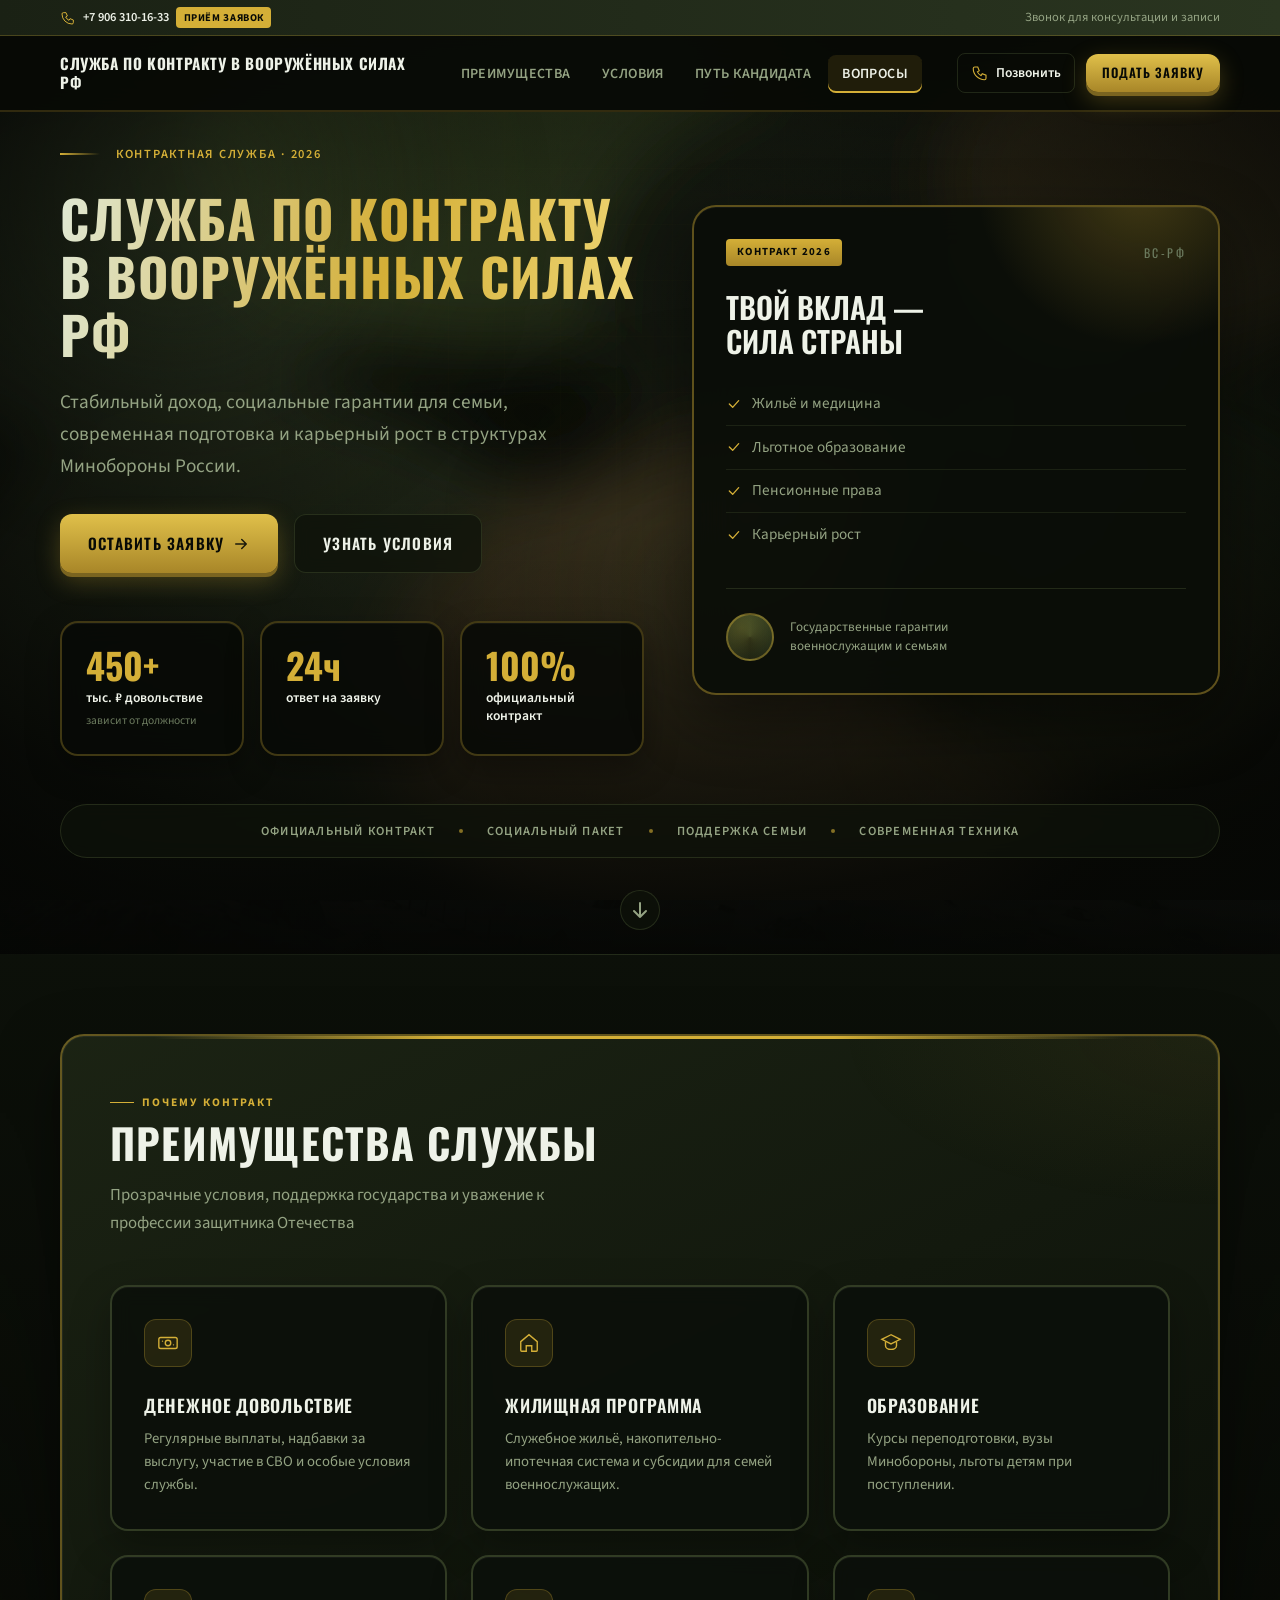
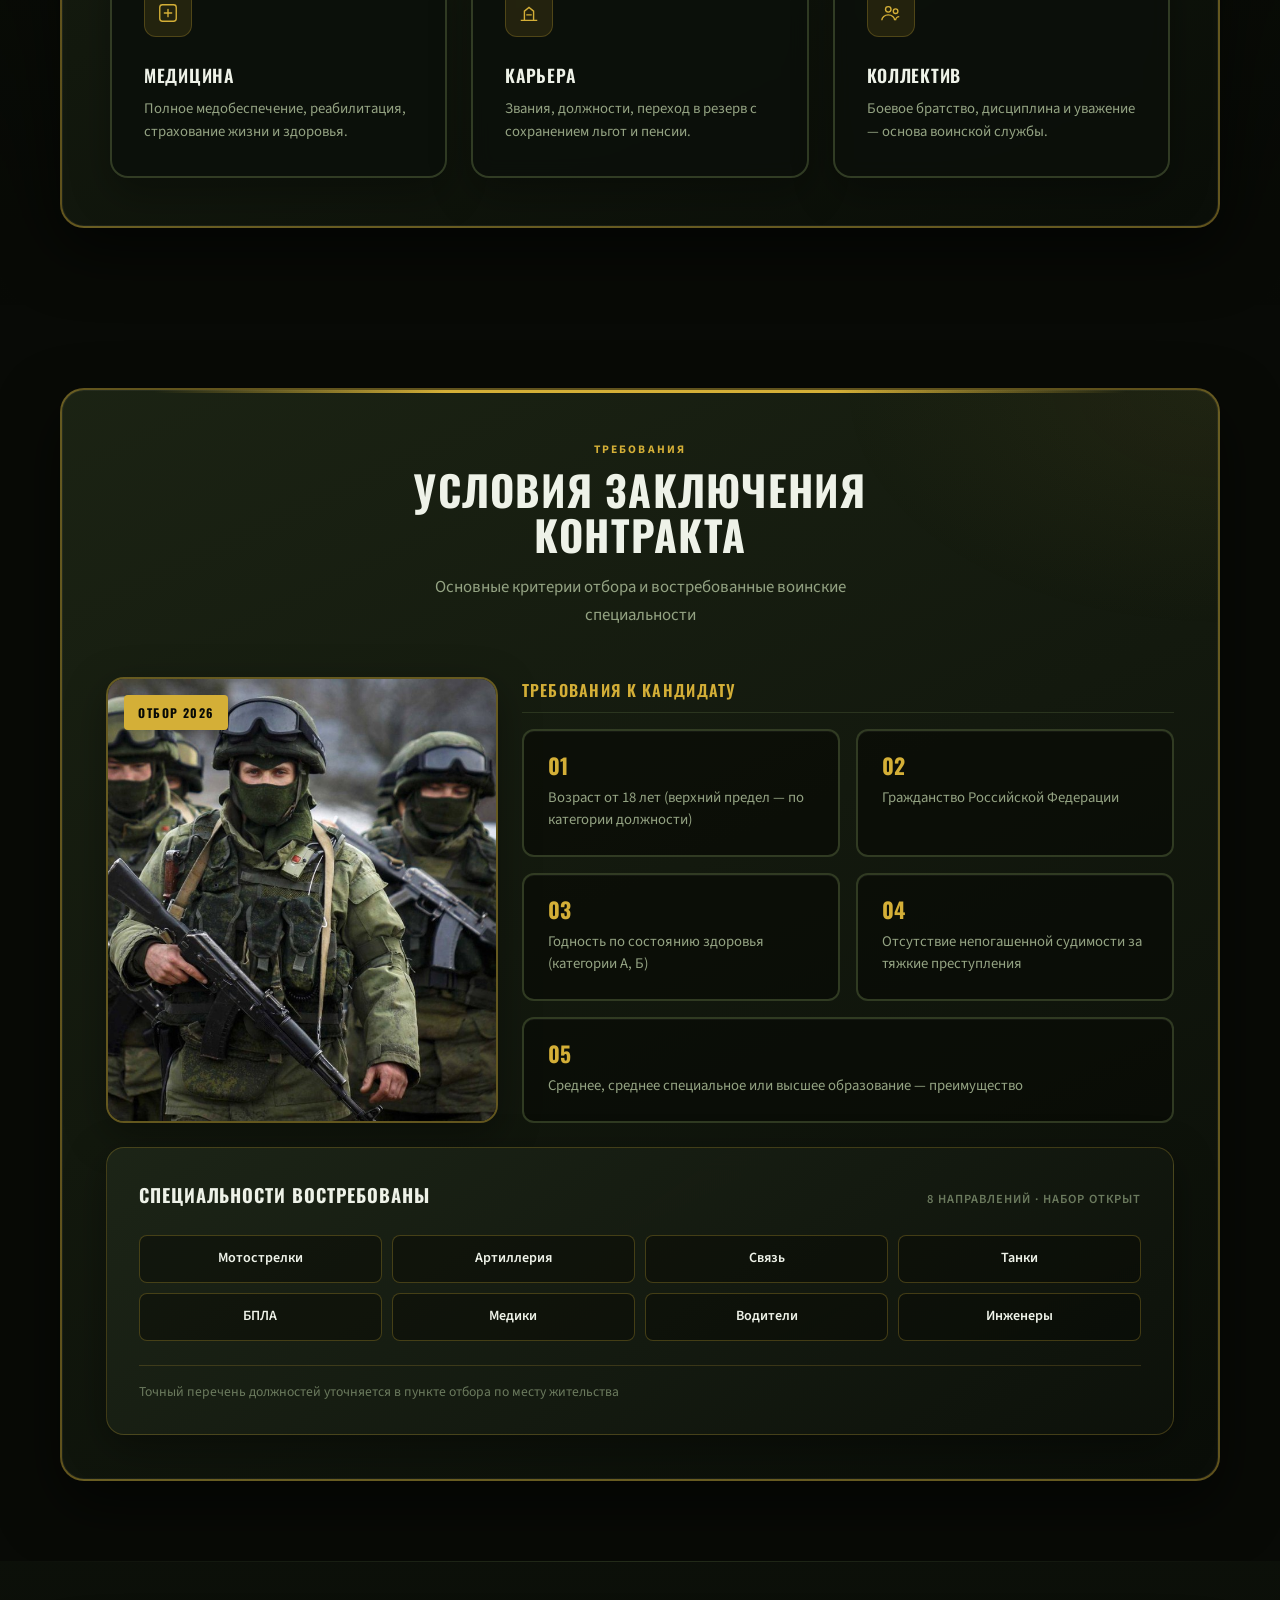
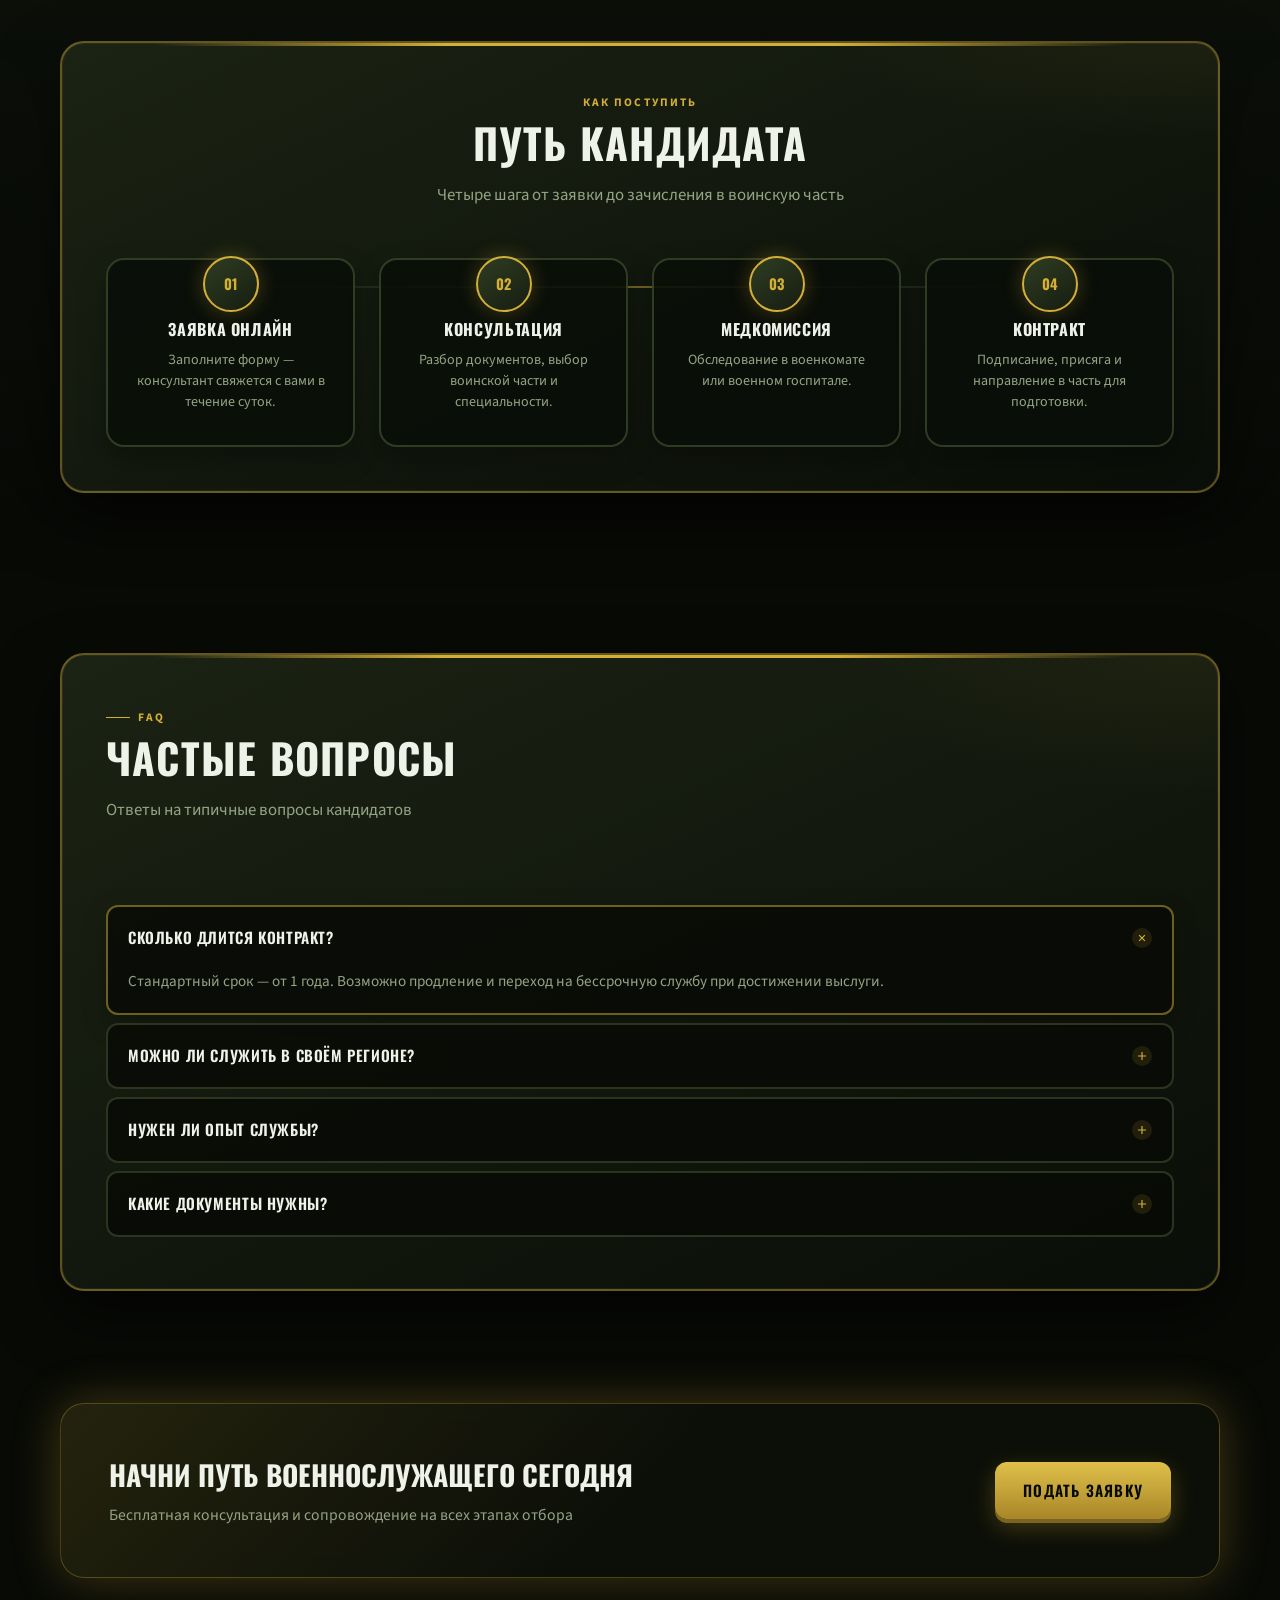
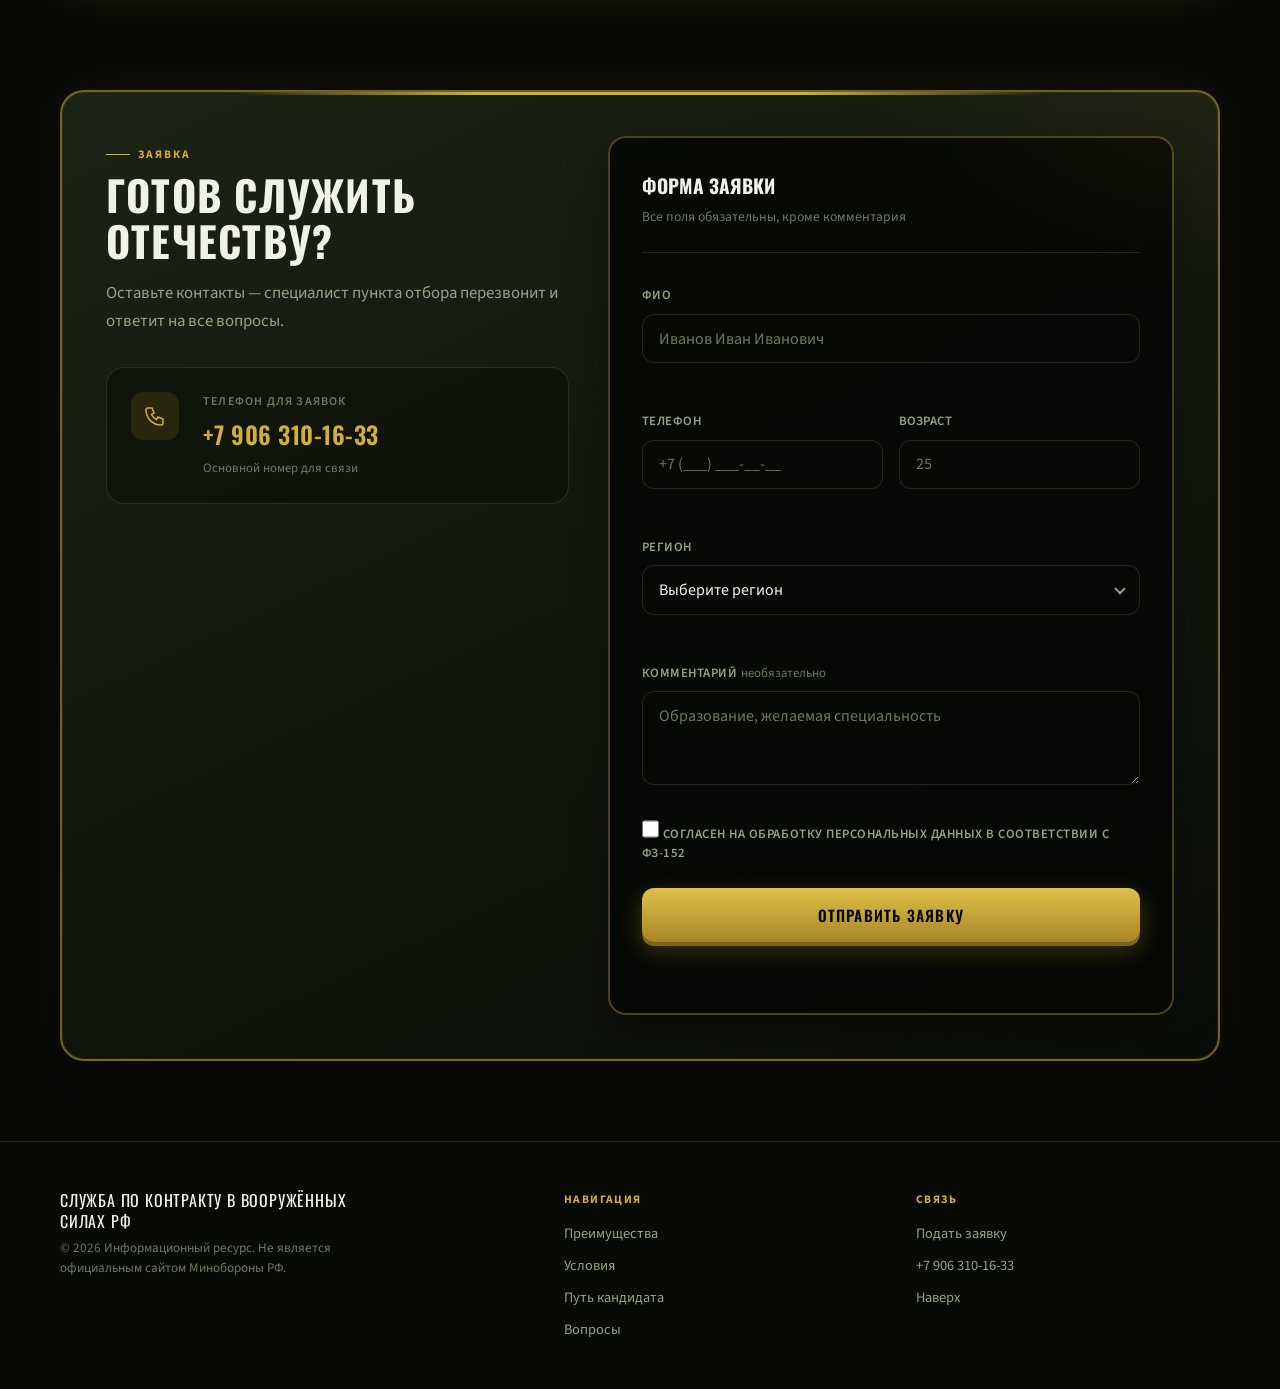
==== commit 1d573d1c: "Redesign conditions section with structured grid layout" ====
--- a/index.html
+++ b/index.html
@@ -206,41 +206,64 @@
     </section>
 
     <section class="section conditions" id="conditions">
-      <div class="container conditions__layout">
-        <div class="block-panel block-panel--split">
-        <div class="conditions__media" data-animate>
-          <img src="static/images/otbor-2026.png" alt="Военнослужащие Вооружённых Сил России — отбор 2026" width="600" height="450" loading="lazy">
-          <div class="conditions__media-badge">Отбор 2026</div>
-        </div>
-        <div class="conditions__content">
-        <header class="section-head">
-          <span class="section-head__label">Требования</span>
-          <h2 class="section-head__title">Условия заключения контракта</h2>
-        </header>
-        <div class="conditions__body">
-          <ul class="checklist" data-animate>
-            <li><span class="checklist__num">01</span><span>Возраст от 18 лет (верхний предел — по категории должности)</span></li>
-            <li><span class="checklist__num">02</span><span>Гражданство Российской Федерации</span></li>
-            <li><span class="checklist__num">03</span><span>Годность по состоянию здоровья (категории А, Б)</span></li>
-            <li><span class="checklist__num">04</span><span>Отсутствие непогашенной судимости за тяжкие преступления</span></li>
-            <li><span class="checklist__num">05</span><span>Среднее, среднее специальное или высшее образование — преимущество</span></li>
-          </ul>
-          <aside class="panel panel--accent" data-animate>
-            <h3 class="panel__title">Специальности востребованы</h3>
-            <div class="tags tags--grid">
-              <span>Мотострелки</span>
-              <span>Артиллерия</span>
-              <span>Связь</span>
-              <span>Танки</span>
-              <span>БПЛА</span>
-              <span>Медики</span>
-              <span>Водители</span>
-              <span>Инженеры</span>
-            </div>
-            <p class="panel__note">Точный перечень должностей уточняется в пункте отбора по месту жительства</p>
-          </aside>
-        </div>
-        </div>
+      <div class="container">
+        <div class="block-panel conditions-block">
+          <header class="section-head section-head--center" data-animate>
+            <span class="section-head__label">Требования</span>
+            <h2 class="section-head__title">Условия заключения контракта</h2>
+            <p class="section-head__desc">Основные критерии отбора и востребованные воинские специальности</p>
+          </header>
+
+          <div class="conditions__grid">
+            <figure class="conditions__media" data-animate>
+              <img src="static/images/otbor-2026.png" alt="Военнослужащие Вооружённых Сил России — отбор 2026" width="600" height="450" loading="lazy">
+              <figcaption class="conditions__media-badge">Отбор 2026</figcaption>
+            </figure>
+
+            <div class="conditions__requirements" data-animate>
+              <h3 class="conditions__subtitle">Требования к кандидату</h3>
+              <ul class="req-grid">
+                <li class="req-card">
+                  <span class="req-card__num">01</span>
+                  <p class="req-card__text">Возраст от 18 лет (верхний предел — по категории должности)</p>
+                </li>
+                <li class="req-card">
+                  <span class="req-card__num">02</span>
+                  <p class="req-card__text">Гражданство Российской Федерации</p>
+                </li>
+                <li class="req-card">
+                  <span class="req-card__num">03</span>
+                  <p class="req-card__text">Годность по состоянию здоровья (категории А, Б)</p>
+                </li>
+                <li class="req-card">
+                  <span class="req-card__num">04</span>
+                  <p class="req-card__text">Отсутствие непогашенной судимости за тяжкие преступления</p>
+                </li>
+                <li class="req-card req-card--wide">
+                  <span class="req-card__num">05</span>
+                  <p class="req-card__text">Среднее, среднее специальное или высшее образование — преимущество</p>
+                </li>
+              </ul>
+            </div>
+
+            <aside class="conditions__specialties panel panel--accent" data-animate>
+              <div class="conditions__specialties-head">
+                <h3 class="panel__title">Специальности востребованы</h3>
+                <p class="conditions__specialties-hint">8 направлений · набор открыт</p>
+              </div>
+              <div class="spec-grid">
+                <span class="spec-grid__item">Мотострелки</span>
+                <span class="spec-grid__item">Артиллерия</span>
+                <span class="spec-grid__item">Связь</span>
+                <span class="spec-grid__item">Танки</span>
+                <span class="spec-grid__item">БПЛА</span>
+                <span class="spec-grid__item">Медики</span>
+                <span class="spec-grid__item">Водители</span>
+                <span class="spec-grid__item">Инженеры</span>
+              </div>
+              <p class="panel__note">Точный перечень должностей уточняется в пункте отбора по месту жительства</p>
+            </aside>
+          </div>
         </div>
       </div>
     </section>
--- a/static/css/style.css
+++ b/static/css/style.css
@@ -1096,11 +1096,24 @@
 }
 
 /* ——— Conditions ——— */
-.conditions__layout {
-  display: block;
+.conditions-block .section-head {
+  margin-bottom: var(--space-2xl);
+  max-width: 40rem;
+  margin-inline: auto;
+}
+
+.conditions__grid {
+  display: grid;
+  grid-template-columns: minmax(260px, 0.75fr) 1.25fr;
+  grid-template-areas:
+    "photo requirements"
+    "specialties specialties";
+  gap: var(--space-lg);
+  align-items: stretch;
 }
 
 .conditions__media {
+  grid-area: photo;
   position: relative;
   margin: 0;
   border-radius: var(--radius-lg);
@@ -1113,15 +1126,16 @@
 .conditions__media img {
   width: 100%;
   height: 100%;
-  min-height: 320px;
+  min-height: 100%;
   object-fit: cover;
+  object-position: center 25%;
 }
 
 .conditions__media-badge {
   position: absolute;
   top: var(--space-md);
   left: var(--space-md);
-  padding: 0.4rem 0.85rem;
+  padding: 0.45rem 0.9rem;
   font-family: var(--font-display);
   font-size: 0.75rem;
   font-weight: 700;
@@ -1133,52 +1147,127 @@
   box-shadow: var(--shadow-sm);
 }
 
-.conditions__content {
+.conditions__requirements {
+  grid-area: requirements;
   display: flex;
   flex-direction: column;
-  gap: var(--space-xl);
-}
-
-.conditions__body {
+  gap: var(--space-md);
+}
+
+.conditions__subtitle {
+  font-family: var(--font-display);
+  font-size: 1rem;
+  font-weight: 600;
+  letter-spacing: 0.08em;
+  text-transform: uppercase;
+  color: var(--accent);
+  padding-bottom: var(--space-sm);
+  border-bottom: 1px solid var(--glass-border);
+}
+
+.req-grid {
   display: grid;
-  grid-template-columns: 1fr;
-  gap: var(--space-xl);
-  align-items: start;
-}
-
-@media (min-width: 721px) {
-  .conditions__body {
-    grid-template-columns: 1fr 1fr;
-  }
-}
-
-.checklist {
+  grid-template-columns: repeat(2, 1fr);
+  gap: var(--space-md);
   list-style: none;
-}
-
-.checklist li {
-  display: flex;
-  gap: var(--space-lg);
-  padding: var(--space-lg) 0;
-  border-bottom: 1px solid rgba(122, 145, 88, 0.15);
-}
-
-.checklist li:last-child {
-  border-bottom: none;
-}
-
-.checklist__num {
-  flex-shrink: 0;
+  flex: 1;
+}
+
+.req-card {
+  display: flex;
+  flex-direction: column;
+  gap: 0.65rem;
+  padding: var(--space-lg);
+  background: rgba(8, 10, 6, 0.65);
+  border: 2px solid rgba(122, 145, 88, 0.35);
+  border-radius: var(--radius);
+  box-shadow: inset 0 1px 0 var(--glass-highlight);
+  transition: border-color var(--transition), transform var(--transition), box-shadow var(--transition);
+}
+
+.req-card:hover {
+  border-color: rgba(212, 175, 55, 0.45);
+  transform: translateY(-2px);
+  box-shadow: 0 12px 28px rgba(0, 0, 0, 0.28);
+}
+
+.req-card--wide {
+  grid-column: 1 / -1;
+}
+
+.req-card__num {
   font-family: var(--font-display);
-  font-size: 1.25rem;
+  font-size: 1.35rem;
   font-weight: 700;
-  color: var(--khaki-600);
-  line-height: 1.4;
-}
-
-.checklist li span:last-child {
+  line-height: 1;
+  color: var(--accent);
+}
+
+.req-card__text {
+  font-size: 0.92rem;
+  line-height: 1.5;
   color: var(--text-muted);
-  font-size: 0.98rem;
+}
+
+.conditions__specialties {
+  grid-area: specialties;
+  margin: 0;
+}
+
+.conditions__specialties-head {
+  display: flex;
+  flex-wrap: wrap;
+  align-items: baseline;
+  justify-content: space-between;
+  gap: var(--space-sm) var(--space-lg);
+  margin-bottom: var(--space-lg);
+}
+
+.conditions__specialties-head .panel__title {
+  margin-bottom: 0;
+}
+
+.conditions__specialties-hint {
+  font-size: 0.78rem;
+  font-weight: 600;
+  letter-spacing: 0.08em;
+  text-transform: uppercase;
+  color: var(--text-faint);
+}
+
+.spec-grid {
+  display: grid;
+  grid-template-columns: repeat(4, 1fr);
+  gap: 0.65rem;
+}
+
+.spec-grid__item {
+  display: flex;
+  align-items: center;
+  justify-content: center;
+  min-height: 3rem;
+  padding: 0.65rem 0.75rem;
+  font-size: 0.88rem;
+  font-weight: 600;
+  text-align: center;
+  line-height: 1.25;
+  color: var(--text);
+  background: rgba(8, 10, 6, 0.45);
+  border: 1px solid rgba(212, 175, 55, 0.28);
+  border-radius: var(--radius-sm);
+  transition: background var(--transition), border-color var(--transition), color var(--transition);
+}
+
+.spec-grid__item:hover {
+  color: var(--khaki-950);
+  background: var(--accent);
+  border-color: var(--accent);
+}
+
+.conditions__specialties .panel__note {
+  margin-top: var(--space-lg);
+  padding-top: var(--space-md);
+  border-top: 1px solid rgba(212, 175, 55, 0.2);
 }
 
 .tags {
@@ -1201,22 +1290,6 @@
 .tags span:hover {
   background: var(--accent-soft);
   border-color: rgba(212, 175, 55, 0.35);
-}
-
-.tags--grid {
-  display: grid;
-  grid-template-columns: repeat(4, 1fr);
-  gap: 0.65rem;
-}
-
-.tags--grid span {
-  display: flex;
-  align-items: center;
-  justify-content: center;
-  min-height: 2.5rem;
-  padding: 0.5rem 0.65rem;
-  text-align: center;
-  line-height: 1.25;
 }
 
 /* ——— Timeline ——— */
@@ -1770,16 +1843,32 @@
     grid-template-columns: 1fr;
   }
 
-  .block-panel--split {
+  .conditions__grid {
     grid-template-columns: 1fr;
-  }
-
-  .tags--grid {
+    grid-template-areas:
+      "photo"
+      "requirements"
+      "specialties";
+  }
+
+  .conditions__media {
+    min-height: 280px;
+  }
+
+  .conditions__media img {
+    min-height: 280px;
+  }
+
+  .req-grid {
+    grid-template-columns: 1fr;
+  }
+
+  .req-card--wide {
+    grid-column: auto;
+  }
+
+  .spec-grid {
     grid-template-columns: repeat(2, 1fr);
-  }
-
-  .conditions__media img {
-    min-height: 240px;
   }
 
   .timeline {
@@ -1919,8 +2008,18 @@
   }
 }
 
+@media (min-width: 721px) and (max-width: 900px) {
+  .req-grid {
+    grid-template-columns: 1fr;
+  }
+
+  .spec-grid {
+    grid-template-columns: repeat(2, 1fr);
+  }
+}
+
 @media (max-width: 480px) {
-  .tags--grid {
+  .spec-grid {
     grid-template-columns: 1fr 1fr;
   }
 }
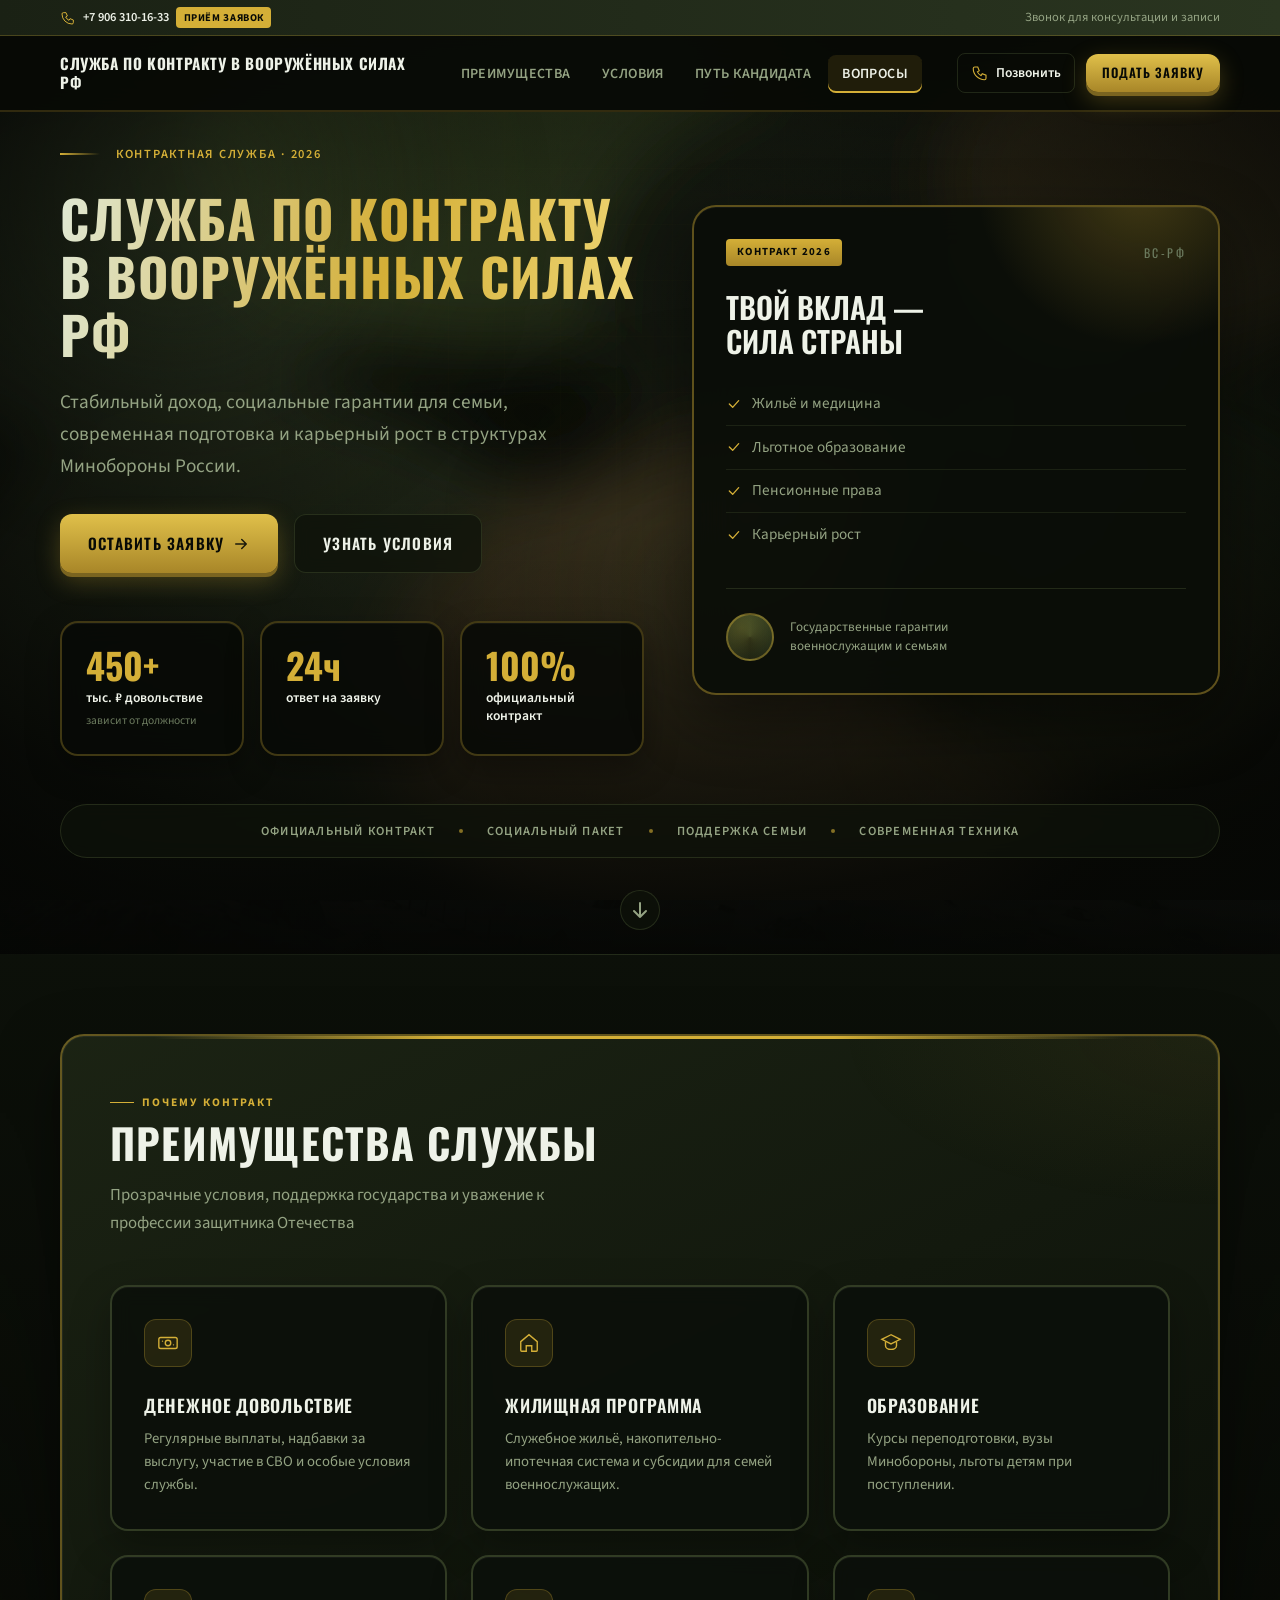
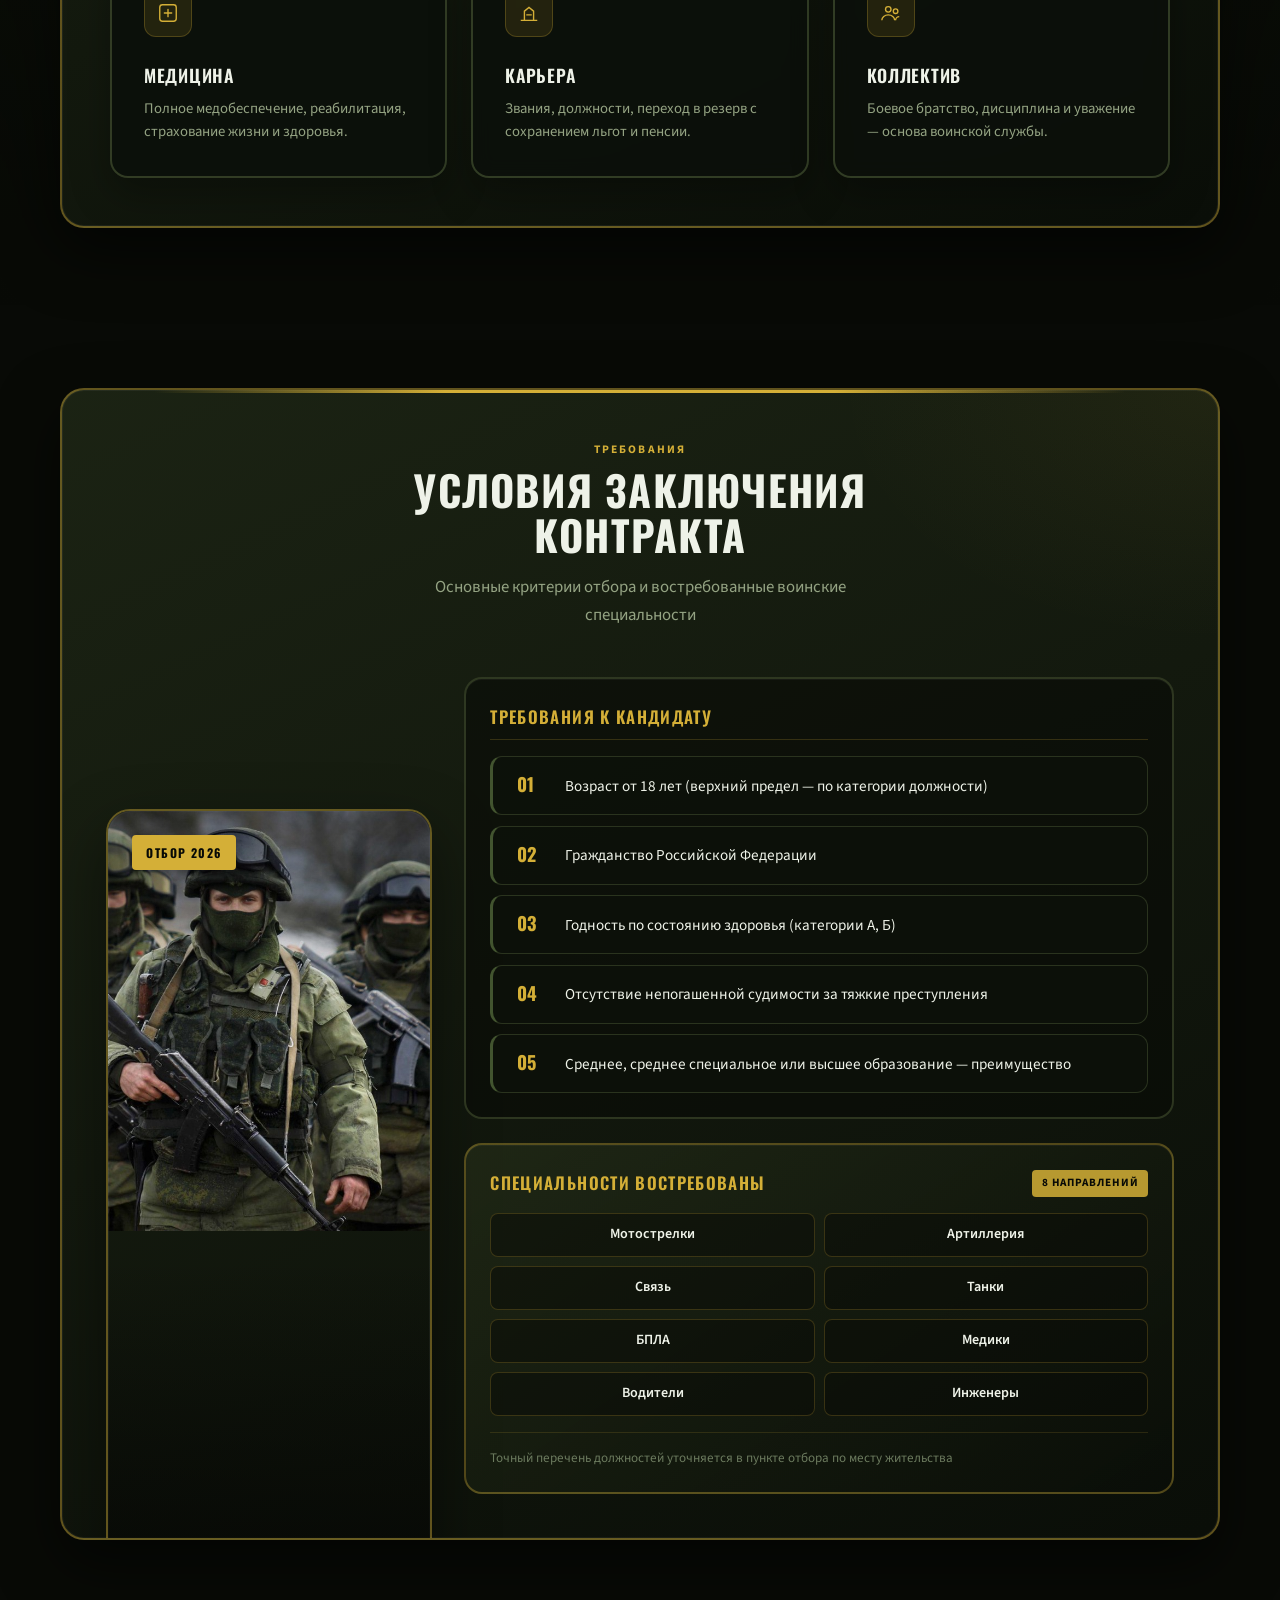
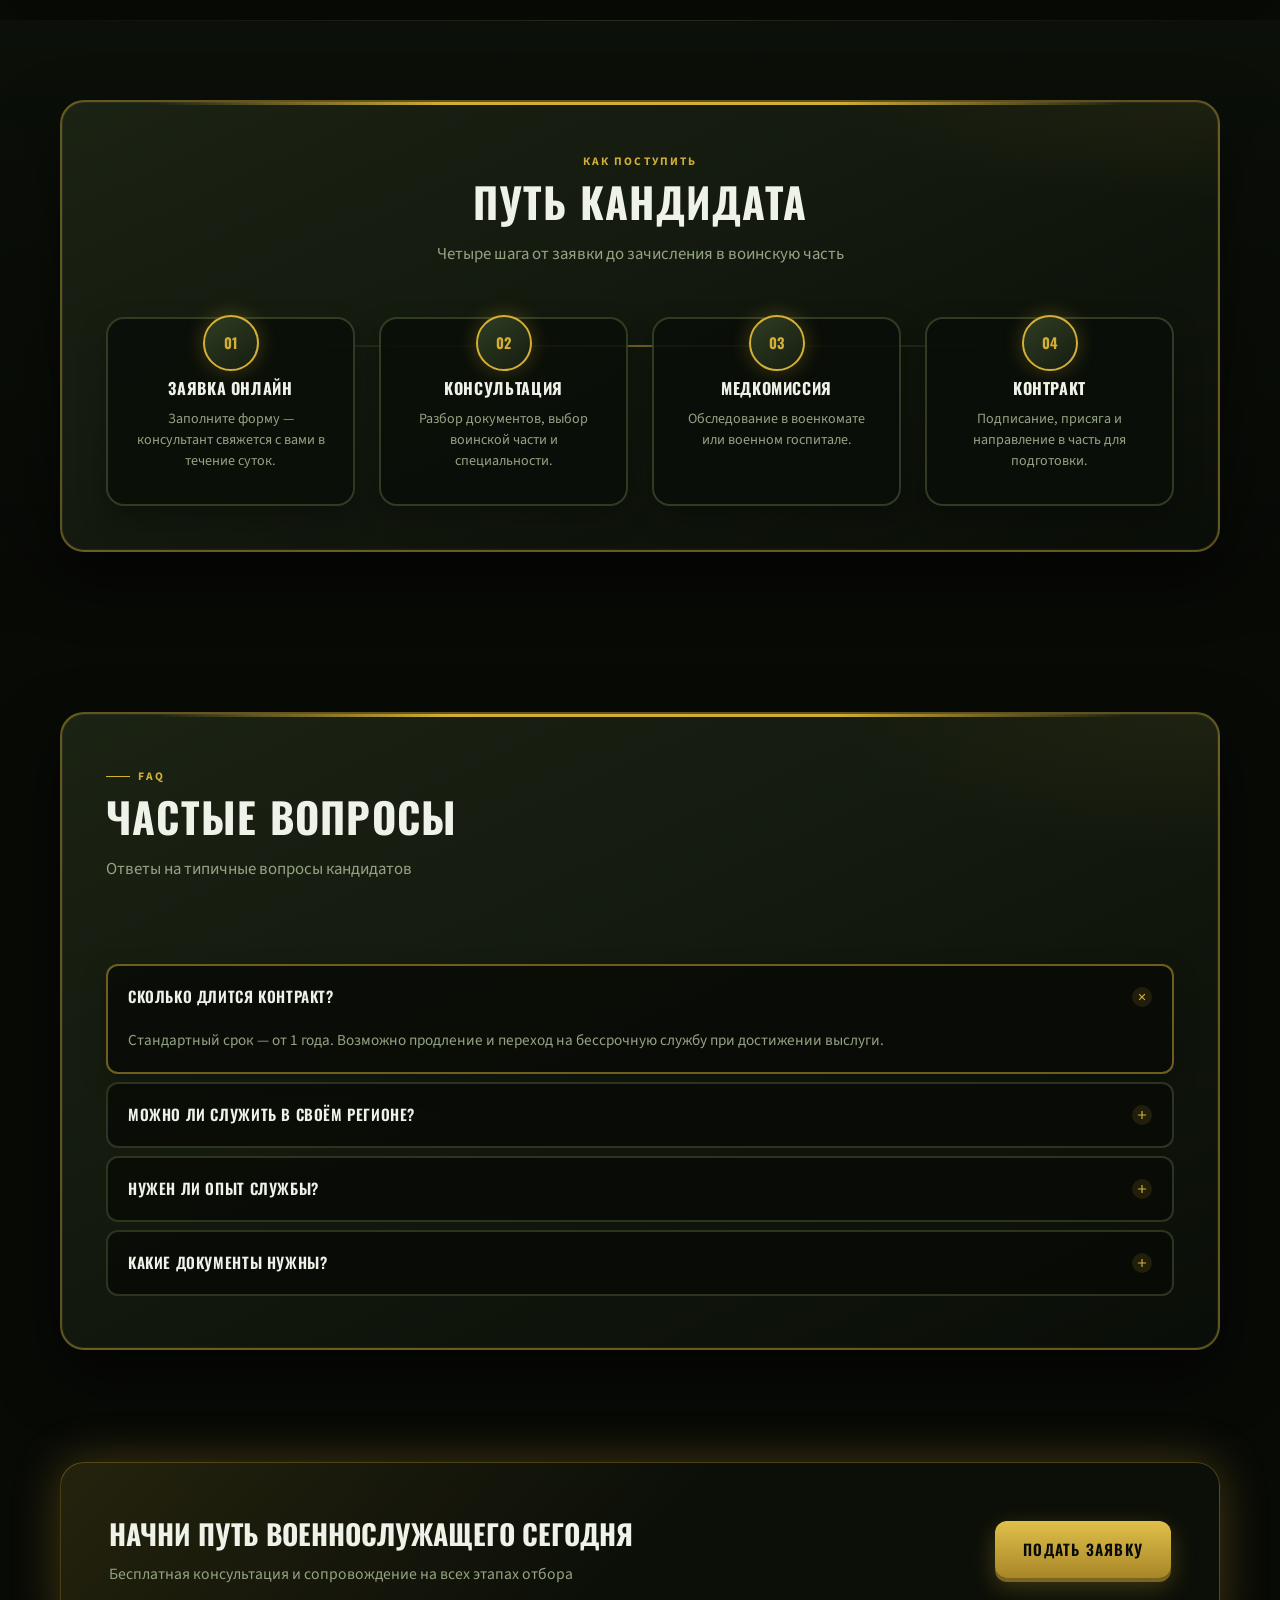
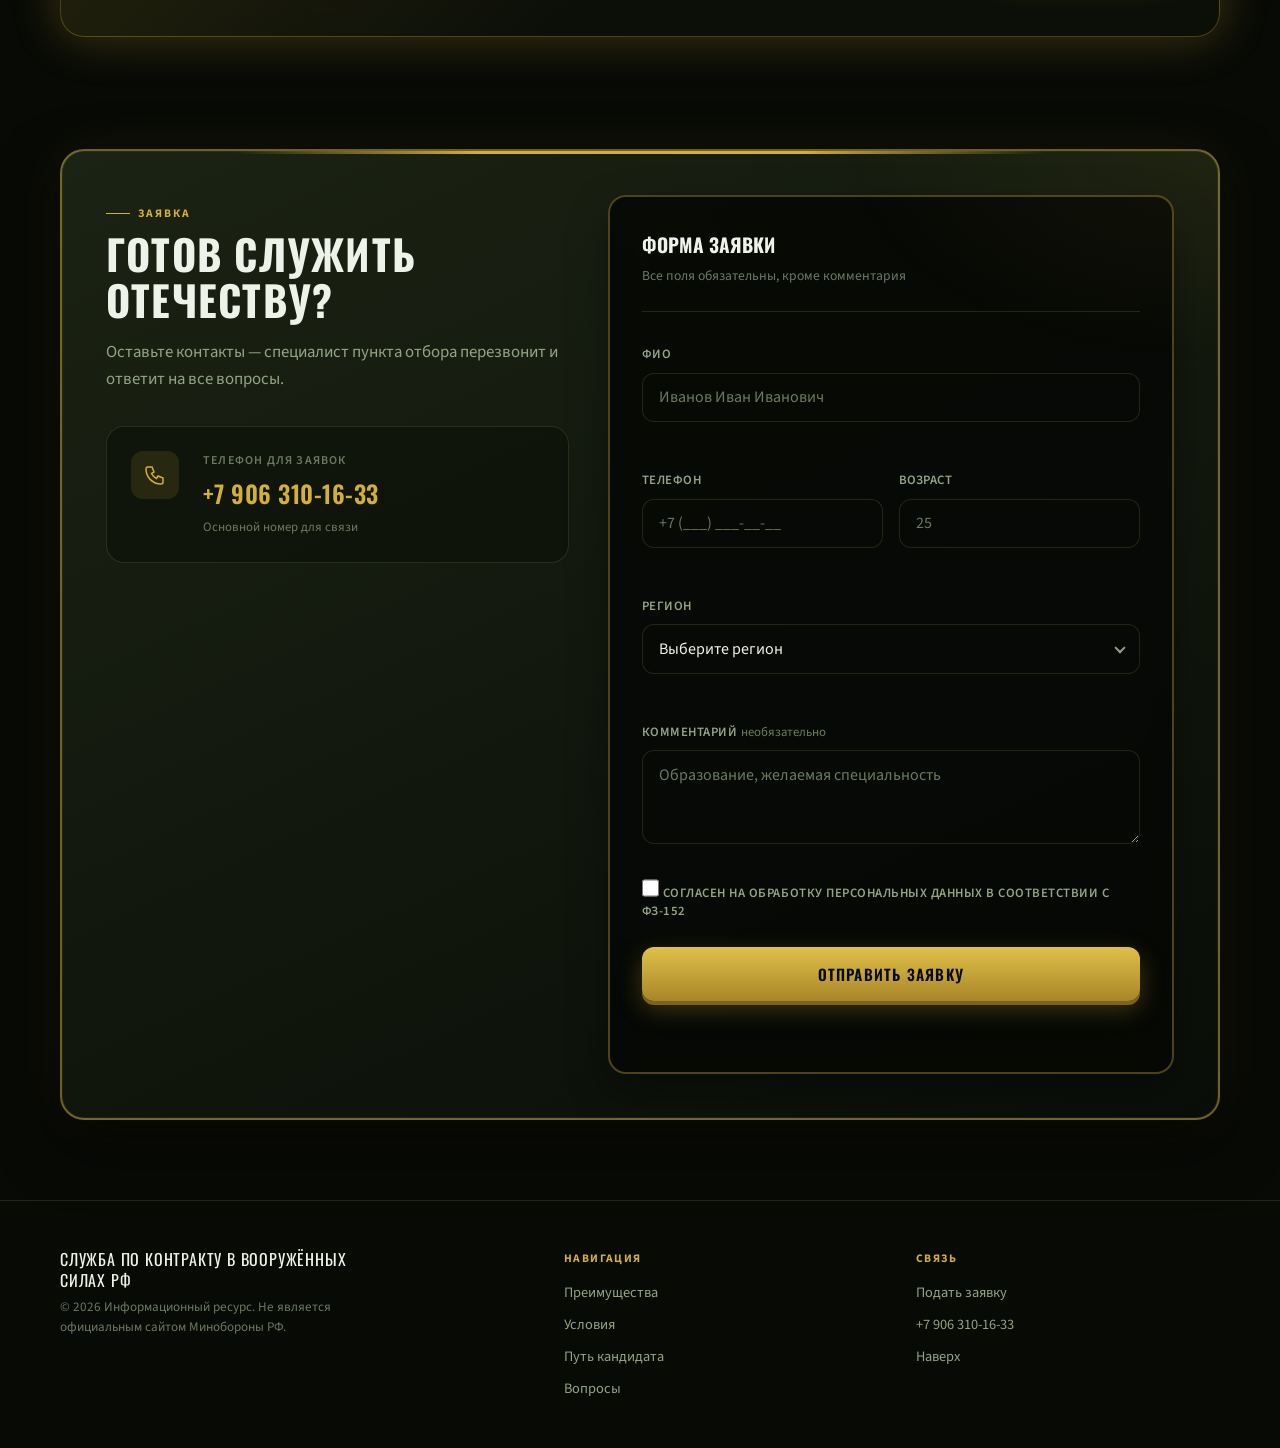
==== commit 221e0282: "Conditions block: image left, content right, improved mobile layout" ====
--- a/index.html
+++ b/index.html
@@ -214,55 +214,60 @@
             <p class="section-head__desc">Основные критерии отбора и востребованные воинские специальности</p>
           </header>
 
-          <div class="conditions__grid">
+          <div class="conditions__layout">
             <figure class="conditions__media" data-animate>
               <img src="static/images/otbor-2026.png" alt="Военнослужащие Вооружённых Сил России — отбор 2026" width="600" height="450" loading="lazy">
-              <figcaption class="conditions__media-badge">Отбор 2026</figcaption>
+              <figcaption class="conditions__media-overlay">
+                <span class="conditions__media-badge">Отбор 2026</span>
+                <span class="conditions__media-caption">Вооружённые Силы Российской Федерации</span>
+              </figcaption>
             </figure>
 
-            <div class="conditions__requirements" data-animate>
-              <h3 class="conditions__subtitle">Требования к кандидату</h3>
-              <ul class="req-grid">
-                <li class="req-card">
-                  <span class="req-card__num">01</span>
-                  <p class="req-card__text">Возраст от 18 лет (верхний предел — по категории должности)</p>
-                </li>
-                <li class="req-card">
-                  <span class="req-card__num">02</span>
-                  <p class="req-card__text">Гражданство Российской Федерации</p>
-                </li>
-                <li class="req-card">
-                  <span class="req-card__num">03</span>
-                  <p class="req-card__text">Годность по состоянию здоровья (категории А, Б)</p>
-                </li>
-                <li class="req-card">
-                  <span class="req-card__num">04</span>
-                  <p class="req-card__text">Отсутствие непогашенной судимости за тяжкие преступления</p>
-                </li>
-                <li class="req-card req-card--wide">
-                  <span class="req-card__num">05</span>
-                  <p class="req-card__text">Среднее, среднее специальное или высшее образование — преимущество</p>
-                </li>
-              </ul>
-            </div>
-
-            <aside class="conditions__specialties panel panel--accent" data-animate>
-              <div class="conditions__specialties-head">
-                <h3 class="panel__title">Специальности востребованы</h3>
-                <p class="conditions__specialties-hint">8 направлений · набор открыт</p>
+            <div class="conditions__content" data-animate>
+              <div class="conditions__requirements">
+                <h3 class="conditions__subtitle">Требования к кандидату</h3>
+                <ul class="req-list">
+                  <li class="req-card">
+                    <span class="req-card__num">01</span>
+                    <p class="req-card__text">Возраст от 18 лет (верхний предел — по категории должности)</p>
+                  </li>
+                  <li class="req-card">
+                    <span class="req-card__num">02</span>
+                    <p class="req-card__text">Гражданство Российской Федерации</p>
+                  </li>
+                  <li class="req-card">
+                    <span class="req-card__num">03</span>
+                    <p class="req-card__text">Годность по состоянию здоровья (категории А, Б)</p>
+                  </li>
+                  <li class="req-card">
+                    <span class="req-card__num">04</span>
+                    <p class="req-card__text">Отсутствие непогашенной судимости за тяжкие преступления</p>
+                  </li>
+                  <li class="req-card">
+                    <span class="req-card__num">05</span>
+                    <p class="req-card__text">Среднее, среднее специальное или высшее образование — преимущество</p>
+                  </li>
+                </ul>
               </div>
-              <div class="spec-grid">
-                <span class="spec-grid__item">Мотострелки</span>
-                <span class="spec-grid__item">Артиллерия</span>
-                <span class="spec-grid__item">Связь</span>
-                <span class="spec-grid__item">Танки</span>
-                <span class="spec-grid__item">БПЛА</span>
-                <span class="spec-grid__item">Медики</span>
-                <span class="spec-grid__item">Водители</span>
-                <span class="spec-grid__item">Инженеры</span>
-              </div>
-              <p class="panel__note">Точный перечень должностей уточняется в пункте отбора по месту жительства</p>
-            </aside>
+
+              <aside class="conditions__specialties">
+                <div class="conditions__specialties-head">
+                  <h3 class="conditions__subtitle">Специальности востребованы</h3>
+                  <span class="conditions__specialties-hint">8 направлений</span>
+                </div>
+                <div class="spec-grid">
+                  <span class="spec-grid__item">Мотострелки</span>
+                  <span class="spec-grid__item">Артиллерия</span>
+                  <span class="spec-grid__item">Связь</span>
+                  <span class="spec-grid__item">Танки</span>
+                  <span class="spec-grid__item">БПЛА</span>
+                  <span class="spec-grid__item">Медики</span>
+                  <span class="spec-grid__item">Водители</span>
+                  <span class="spec-grid__item">Инженеры</span>
+                </div>
+                <p class="conditions__note">Точный перечень должностей уточняется в пункте отбора по месту жительства</p>
+              </aside>
+            </div>
           </div>
         </div>
       </div>
--- a/static/css/style.css
+++ b/static/css/style.css
@@ -1102,39 +1102,70 @@
   margin-inline: auto;
 }
 
-.conditions__grid {
+.conditions__layout {
   display: grid;
-  grid-template-columns: minmax(260px, 0.75fr) 1.25fr;
-  grid-template-areas:
-    "photo requirements"
-    "specialties specialties";
-  gap: var(--space-lg);
+  grid-template-columns: minmax(280px, 0.46fr) 1fr;
+  gap: clamp(1.25rem, 3vw, 2rem);
   align-items: stretch;
 }
 
+@media (min-width: 901px) {
+  .conditions__media {
+    position: sticky;
+    top: calc(var(--header-h) + 1.25rem);
+    align-self: start;
+  }
+}
+
+/* Левая колонка — фото */
 .conditions__media {
-  grid-area: photo;
   position: relative;
   margin: 0;
-  border-radius: var(--radius-lg);
+  min-height: 100%;
+  border-radius: var(--radius-xl);
   overflow: hidden;
   border: 2px solid var(--panel-border);
-  box-shadow: var(--shadow-md);
-  min-height: 100%;
+  box-shadow: var(--shadow-lg);
+}
+
+.conditions__media::before {
+  content: "";
+  position: absolute;
+  inset: 0;
+  z-index: 1;
+  border-radius: inherit;
+  box-shadow: inset 0 0 0 1px rgba(255, 255, 255, 0.06);
+  pointer-events: none;
 }
 
 .conditions__media img {
   width: 100%;
   height: 100%;
-  min-height: 100%;
+  min-height: 420px;
   object-fit: cover;
-  object-position: center 25%;
+  object-position: center 20%;
+}
+
+.conditions__media-overlay {
+  position: absolute;
+  inset: 0;
+  z-index: 2;
+  display: flex;
+  flex-direction: column;
+  justify-content: space-between;
+  padding: var(--space-lg);
+  background: linear-gradient(
+    180deg,
+    rgba(5, 6, 4, 0.35) 0%,
+    transparent 35%,
+    transparent 55%,
+    rgba(5, 6, 4, 0.88) 100%
+  );
+  pointer-events: none;
 }
 
 .conditions__media-badge {
-  position: absolute;
-  top: var(--space-md);
-  left: var(--space-md);
+  align-self: flex-start;
   padding: 0.45rem 0.9rem;
   font-family: var(--font-display);
   font-size: 0.75rem;
@@ -1147,127 +1178,157 @@
   box-shadow: var(--shadow-sm);
 }
 
-.conditions__requirements {
-  grid-area: requirements;
+.conditions__media-caption {
+  font-size: 0.8rem;
+  font-weight: 600;
+  letter-spacing: 0.06em;
+  text-transform: uppercase;
+  color: var(--khaki-200);
+  line-height: 1.4;
+  max-width: 12rem;
+}
+
+/* Правая колонка — тексты */
+.conditions__content {
   display: flex;
   flex-direction: column;
-  gap: var(--space-md);
+  gap: var(--space-lg);
+  min-width: 0;
+}
+
+.conditions__requirements,
+.conditions__specialties {
+  padding: clamp(1.15rem, 2.5vw, 1.5rem);
+  background: rgba(8, 10, 6, 0.55);
+  border: 2px solid rgba(122, 145, 88, 0.3);
+  border-radius: var(--radius-lg);
+  box-shadow: inset 0 1px 0 var(--glass-highlight);
+}
+
+.conditions__specialties {
+  background: linear-gradient(145deg, rgba(42, 52, 28, 0.55), rgba(10, 14, 8, 0.75));
+  border-color: rgba(212, 175, 55, 0.35);
 }
 
 .conditions__subtitle {
   font-family: var(--font-display);
-  font-size: 1rem;
+  font-size: clamp(0.95rem, 2vw, 1.05rem);
   font-weight: 600;
   letter-spacing: 0.08em;
   text-transform: uppercase;
   color: var(--accent);
+  margin-bottom: var(--space-md);
   padding-bottom: var(--space-sm);
-  border-bottom: 1px solid var(--glass-border);
-}
-
-.req-grid {
+  border-bottom: 1px solid rgba(212, 175, 55, 0.2);
+}
+
+.req-list {
+  display: flex;
+  flex-direction: column;
+  gap: 0.65rem;
+  list-style: none;
+}
+
+.req-card {
+  display: flex;
+  align-items: flex-start;
+  gap: var(--space-md);
+  padding: var(--space-md) var(--space-lg);
+  background: rgba(14, 18, 11, 0.7);
+  border: 1px solid rgba(122, 145, 88, 0.28);
+  border-radius: var(--radius);
+  border-left: 3px solid var(--khaki-600);
+  transition: border-color var(--transition), background var(--transition), transform var(--transition);
+}
+
+.req-card:hover {
+  background: rgba(20, 26, 15, 0.85);
+  border-left-color: var(--accent);
+  border-color: rgba(212, 175, 55, 0.35);
+  transform: translateX(4px);
+}
+
+.req-card__num {
+  flex-shrink: 0;
+  width: 2rem;
+  font-family: var(--font-display);
+  font-size: 1.15rem;
+  font-weight: 700;
+  line-height: 1.2;
+  color: var(--accent);
+}
+
+.req-card__text {
+  flex: 1;
+  font-size: clamp(0.88rem, 1.8vw, 0.95rem);
+  line-height: 1.55;
+  color: var(--text);
+  padding-top: 0.1rem;
+}
+
+.conditions__specialties-head {
+  display: flex;
+  flex-wrap: wrap;
+  align-items: center;
+  justify-content: space-between;
+  gap: var(--space-sm);
+  margin-bottom: var(--space-md);
+}
+
+.conditions__specialties-head .conditions__subtitle {
+  margin-bottom: 0;
+  padding-bottom: 0;
+  border-bottom: none;
+}
+
+.conditions__specialties-hint {
+  padding: 0.25rem 0.6rem;
+  font-size: 0.7rem;
+  font-weight: 700;
+  letter-spacing: 0.08em;
+  text-transform: uppercase;
+  color: var(--khaki-950);
+  background: rgba(212, 175, 55, 0.85);
+  border-radius: 4px;
+}
+
+.spec-grid {
   display: grid;
   grid-template-columns: repeat(2, 1fr);
-  gap: var(--space-md);
-  list-style: none;
-  flex: 1;
-}
-
-.req-card {
-  display: flex;
-  flex-direction: column;
-  gap: 0.65rem;
-  padding: var(--space-lg);
-  background: rgba(8, 10, 6, 0.65);
-  border: 2px solid rgba(122, 145, 88, 0.35);
-  border-radius: var(--radius);
-  box-shadow: inset 0 1px 0 var(--glass-highlight);
-  transition: border-color var(--transition), transform var(--transition), box-shadow var(--transition);
-}
-
-.req-card:hover {
-  border-color: rgba(212, 175, 55, 0.45);
-  transform: translateY(-2px);
-  box-shadow: 0 12px 28px rgba(0, 0, 0, 0.28);
-}
-
-.req-card--wide {
-  grid-column: 1 / -1;
-}
-
-.req-card__num {
-  font-family: var(--font-display);
-  font-size: 1.35rem;
-  font-weight: 700;
-  line-height: 1;
-  color: var(--accent);
-}
-
-.req-card__text {
-  font-size: 0.92rem;
-  line-height: 1.5;
-  color: var(--text-muted);
-}
-
-.conditions__specialties {
-  grid-area: specialties;
-  margin: 0;
-}
-
-.conditions__specialties-head {
-  display: flex;
-  flex-wrap: wrap;
-  align-items: baseline;
-  justify-content: space-between;
-  gap: var(--space-sm) var(--space-lg);
-  margin-bottom: var(--space-lg);
-}
-
-.conditions__specialties-head .panel__title {
-  margin-bottom: 0;
-}
-
-.conditions__specialties-hint {
-  font-size: 0.78rem;
-  font-weight: 600;
-  letter-spacing: 0.08em;
-  text-transform: uppercase;
-  color: var(--text-faint);
-}
-
-.spec-grid {
-  display: grid;
-  grid-template-columns: repeat(4, 1fr);
-  gap: 0.65rem;
+  gap: 0.55rem;
 }
 
 .spec-grid__item {
   display: flex;
   align-items: center;
   justify-content: center;
-  min-height: 3rem;
-  padding: 0.65rem 0.75rem;
-  font-size: 0.88rem;
+  min-height: 2.75rem;
+  padding: 0.55rem 0.65rem;
+  font-size: clamp(0.8rem, 1.6vw, 0.88rem);
   font-weight: 600;
   text-align: center;
   line-height: 1.25;
   color: var(--text);
-  background: rgba(8, 10, 6, 0.45);
-  border: 1px solid rgba(212, 175, 55, 0.28);
+  background: rgba(8, 10, 6, 0.5);
+  border: 1px solid rgba(212, 175, 55, 0.22);
   border-radius: var(--radius-sm);
-  transition: background var(--transition), border-color var(--transition), color var(--transition);
+  transition: background var(--transition), border-color var(--transition), color var(--transition), transform var(--transition);
 }
 
 .spec-grid__item:hover {
   color: var(--khaki-950);
   background: var(--accent);
   border-color: var(--accent);
-}
-
-.conditions__specialties .panel__note {
-  margin-top: var(--space-lg);
+  transform: scale(1.02);
+}
+
+.conditions__note {
+  margin-top: var(--space-md);
   padding-top: var(--space-md);
-  border-top: 1px solid rgba(212, 175, 55, 0.2);
+  font-size: 0.82rem;
+  line-height: 1.5;
+  color: var(--text-faint);
+  border-top: 1px solid rgba(212, 175, 55, 0.15);
 }
 
 .tags {
@@ -1843,28 +1904,13 @@
     grid-template-columns: 1fr;
   }
 
-  .conditions__grid {
+  .conditions__layout {
     grid-template-columns: 1fr;
-    grid-template-areas:
-      "photo"
-      "requirements"
-      "specialties";
-  }
-
-  .conditions__media {
-    min-height: 280px;
   }
 
   .conditions__media img {
-    min-height: 280px;
-  }
-
-  .req-grid {
-    grid-template-columns: 1fr;
-  }
-
-  .req-card--wide {
-    grid-column: auto;
+    min-height: 260px;
+    max-height: 340px;
   }
 
   .spec-grid {
@@ -2008,19 +2054,62 @@
   }
 }
 
-@media (min-width: 721px) and (max-width: 900px) {
-  .req-grid {
-    grid-template-columns: 1fr;
-  }
-
-  .spec-grid {
-    grid-template-columns: repeat(2, 1fr);
-  }
-}
-
-@media (max-width: 480px) {
+@media (max-width: 720px) {
+  .conditions__layout {
+    gap: var(--space-md);
+  }
+
+  .conditions__media {
+    border-radius: var(--radius-lg);
+  }
+
+  .conditions__media img {
+    min-height: 220px;
+    max-height: 280px;
+    aspect-ratio: 16 / 10;
+  }
+
+  .conditions__media-overlay {
+    padding: var(--space-md);
+  }
+
+  .conditions__media-caption {
+    max-width: none;
+    font-size: 0.72rem;
+  }
+
+  .conditions__content {
+    gap: var(--space-md);
+  }
+
+  .conditions__requirements,
+  .conditions__specialties {
+    padding: var(--space-md);
+  }
+
+  .req-card {
+    padding: var(--space-sm) var(--space-md);
+    gap: var(--space-sm);
+  }
+
+  .req-card:hover {
+    transform: none;
+  }
+
   .spec-grid {
     grid-template-columns: 1fr 1fr;
+    gap: 0.45rem;
+  }
+
+  .spec-grid__item {
+    min-height: 2.5rem;
+    font-size: 0.8rem;
+  }
+}
+
+@media (max-width: 380px) {
+  .spec-grid {
+    grid-template-columns: 1fr;
   }
 }
 
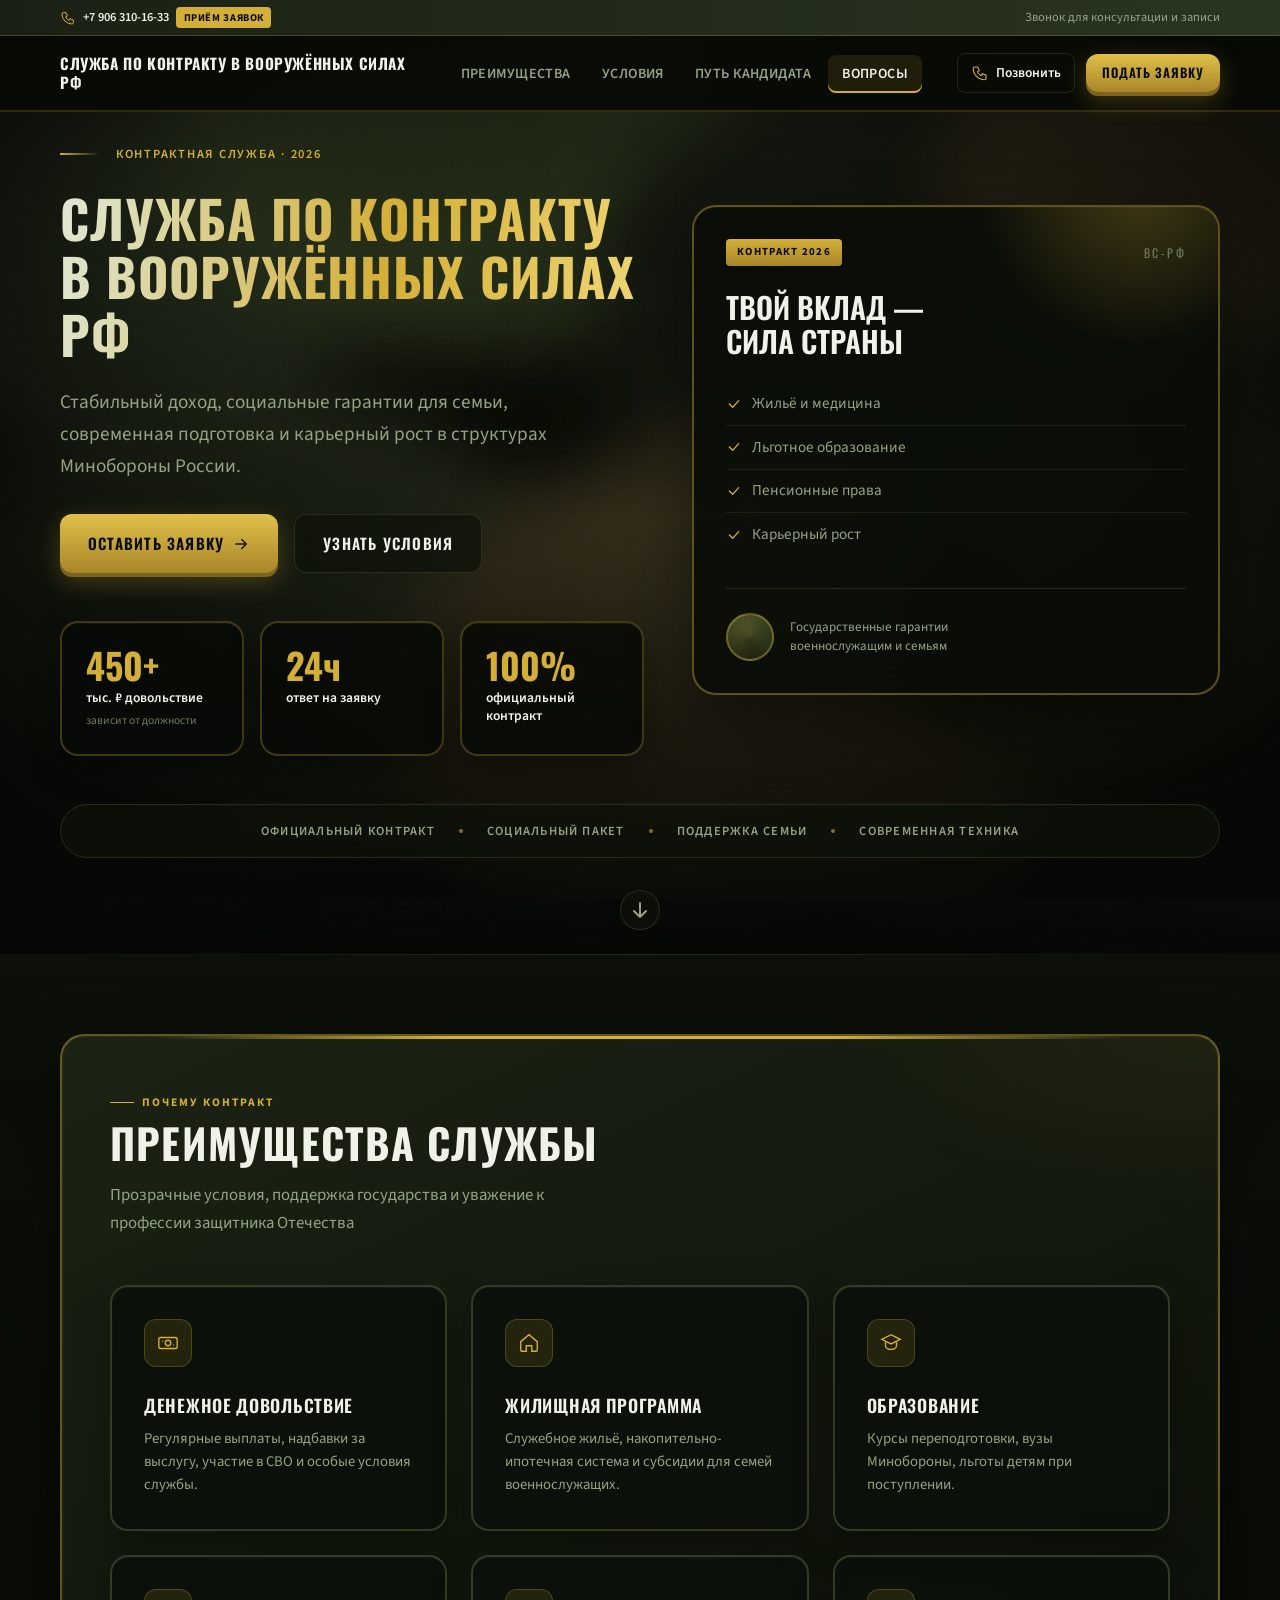
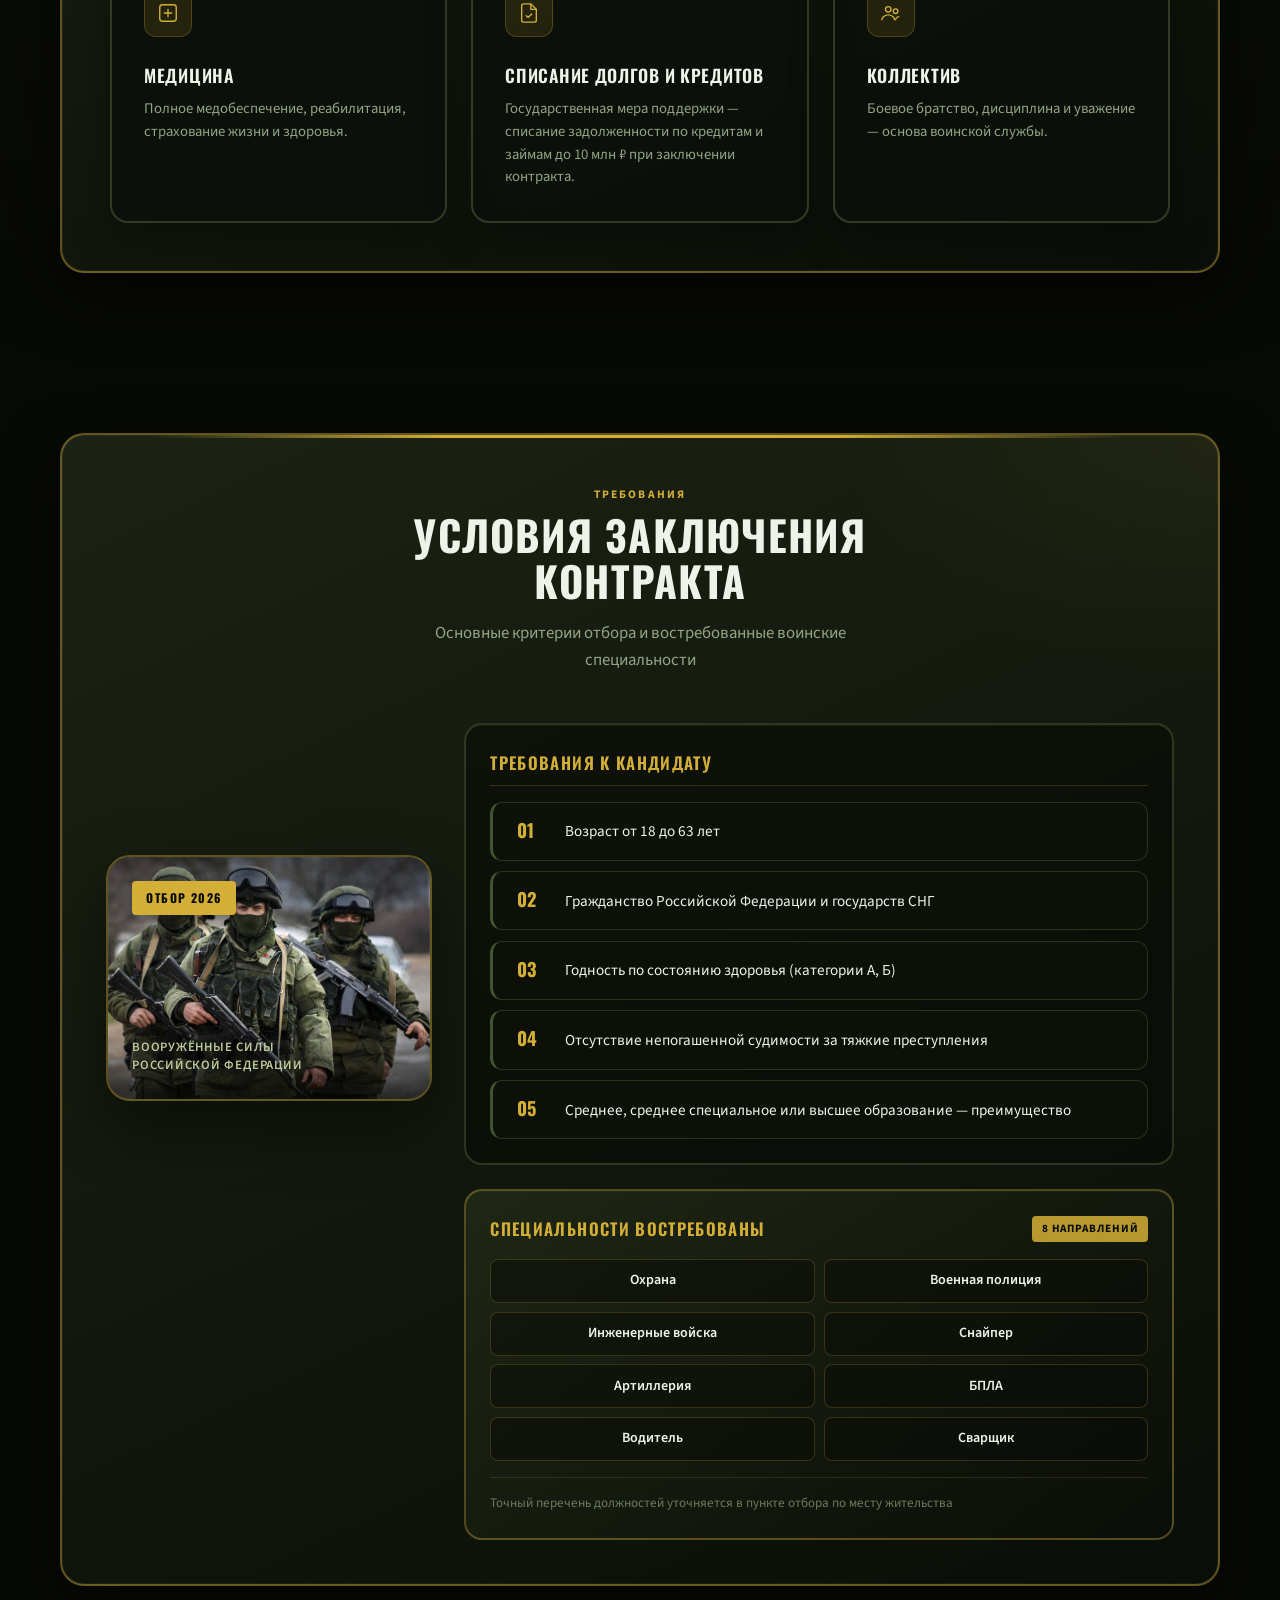
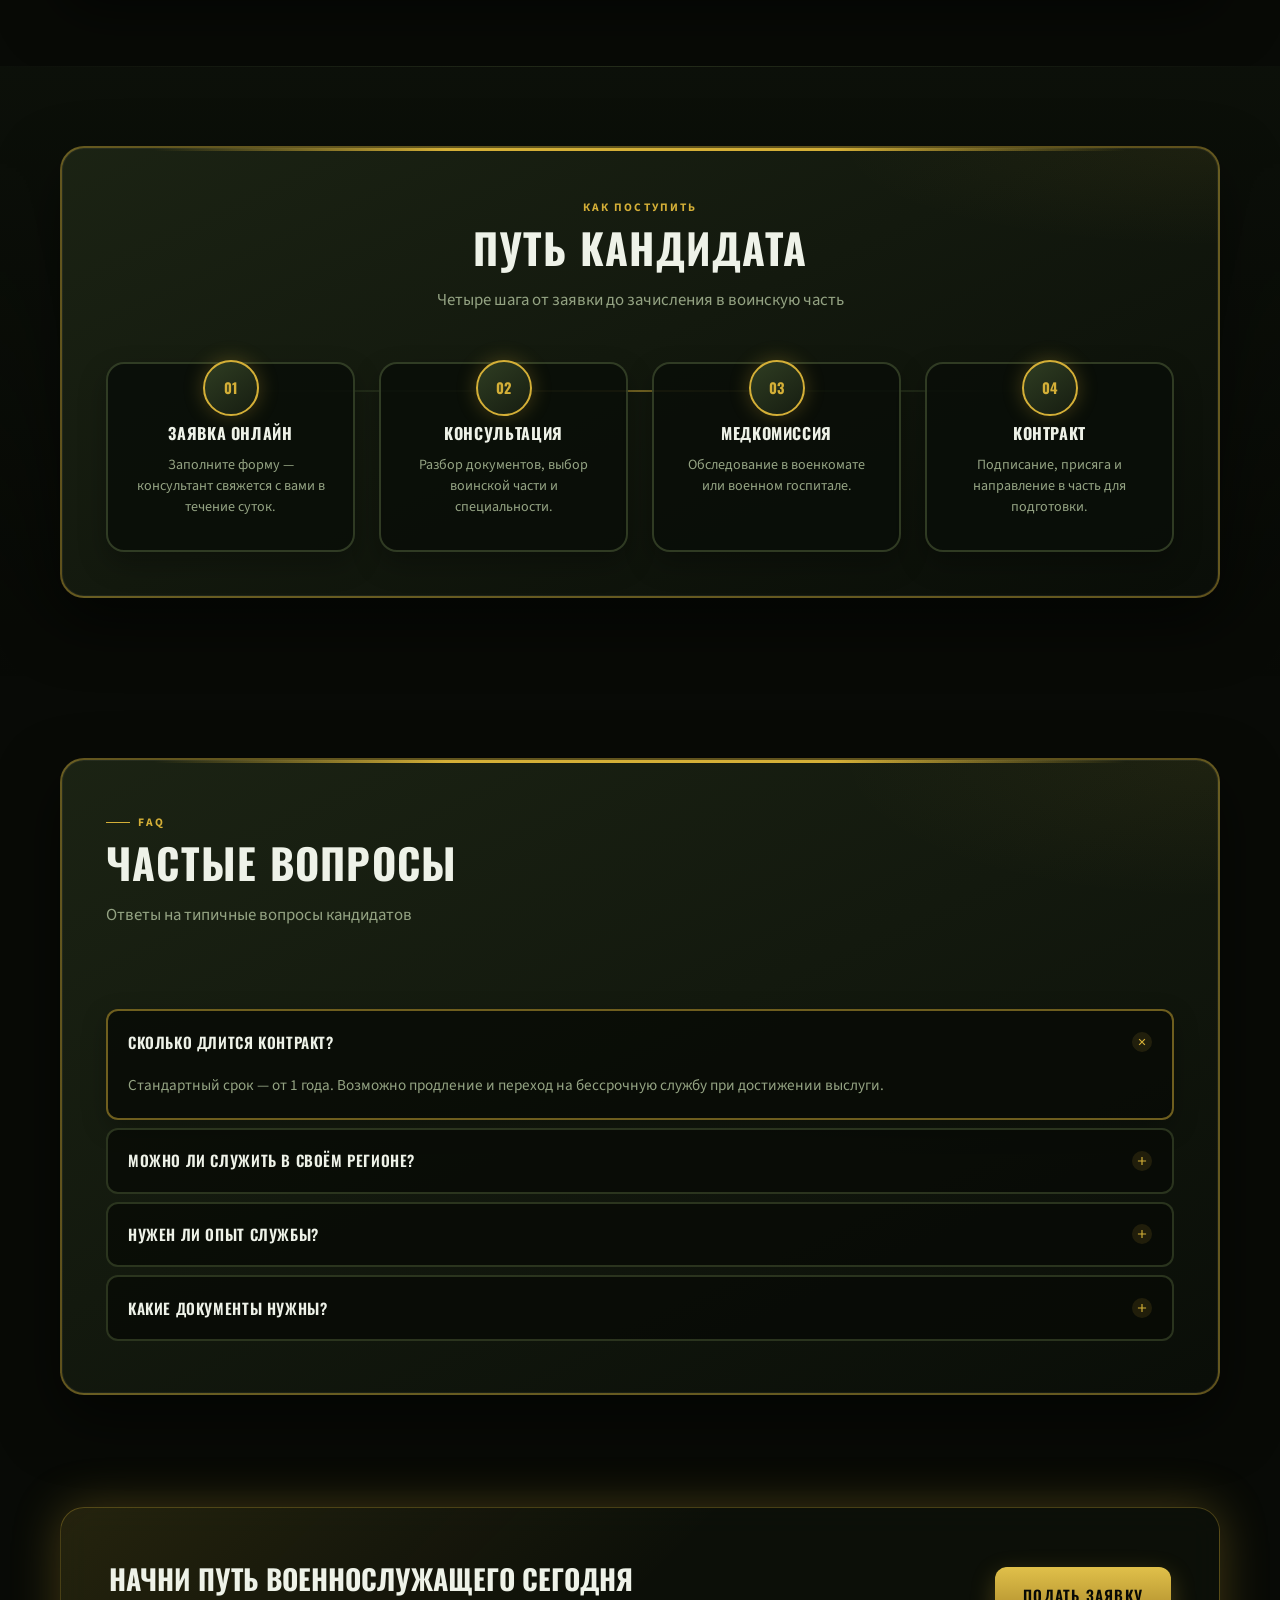
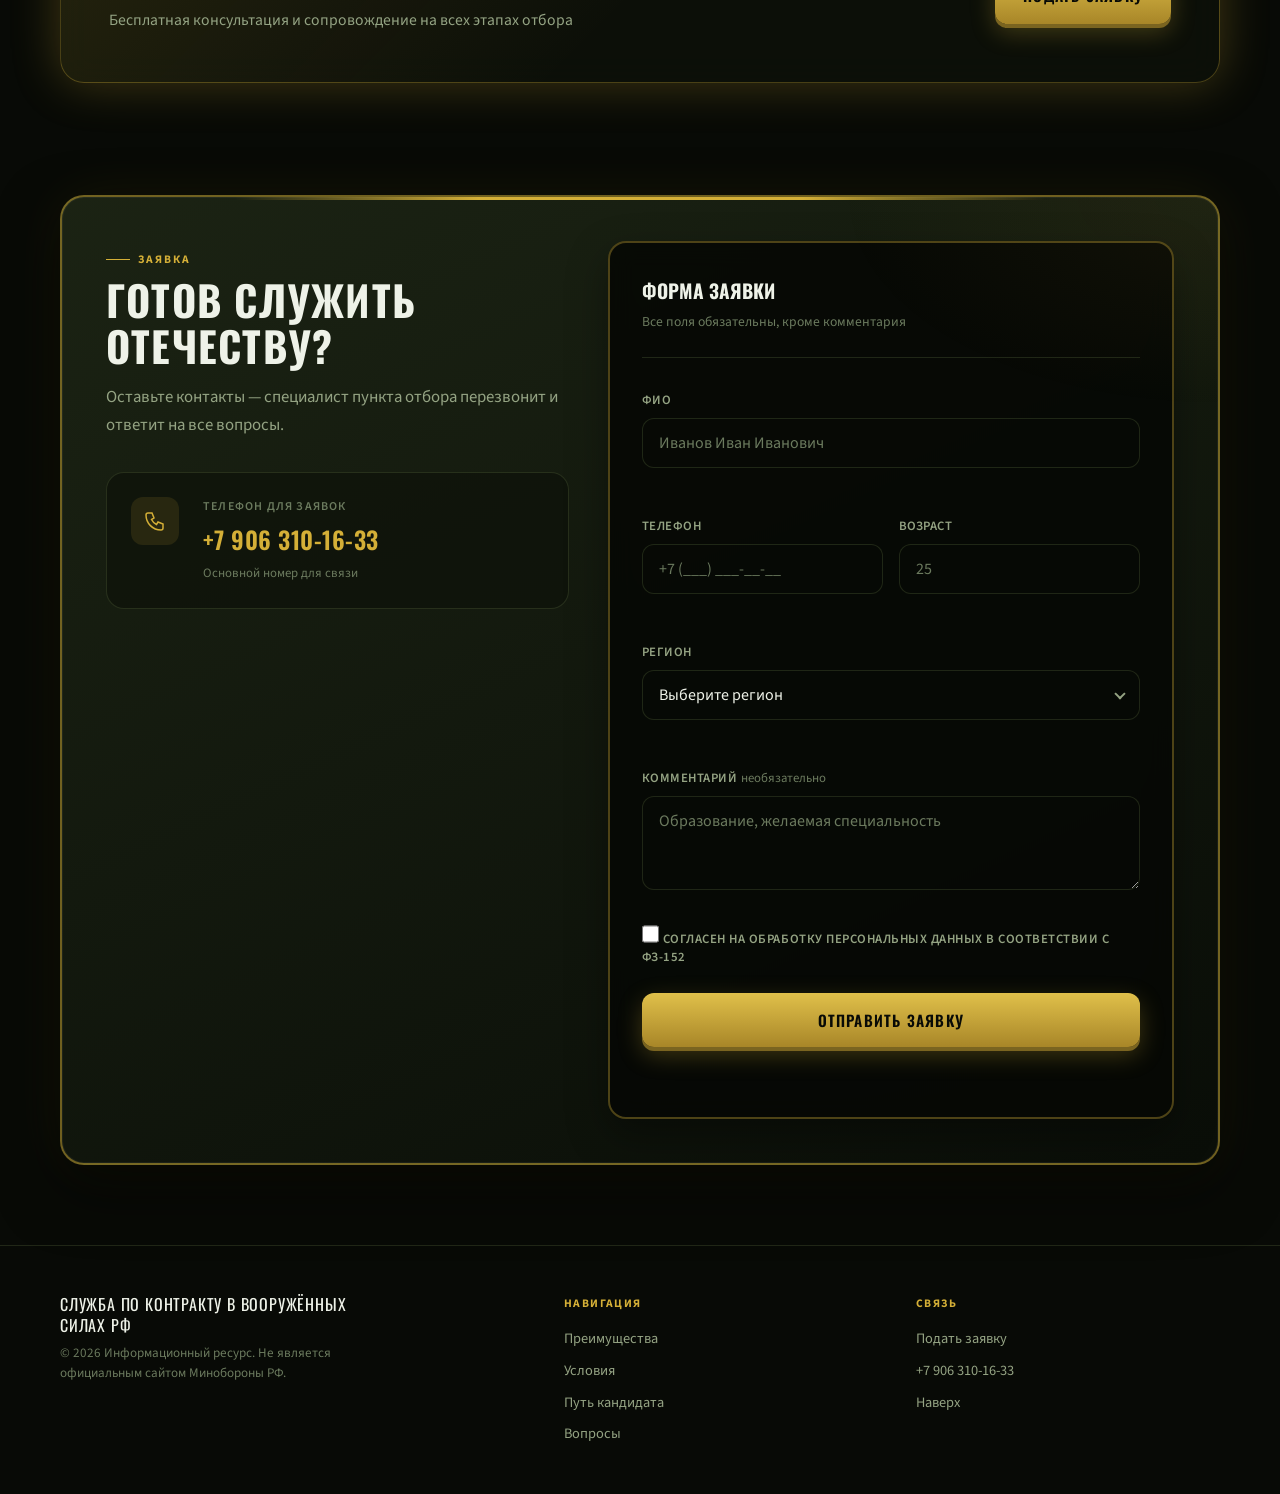
==== commit 4f0f1216: "SEO, requirements update, debt relief benefit, publish" ====
--- a/index.html
+++ b/index.html
@@ -3,15 +3,114 @@
 <head>
   <meta charset="UTF-8">
   <meta name="viewport" content="width=device-width, initial-scale=1.0">
-  <meta name="description" content="Служба по контракту в Вооружённых Силах Российской Федерации — стабильность, уважение, профессиональный рост.">
+  <title>Служба по контракту в ВС РФ 2026 — условия, заявка, телефон</title>
+  <meta name="description" content="Служба по контракту в Вооружённых Силах РФ: денежное довольствие от 450 тыс. ₽, соцгарантии, требования к кандидату. Онлайн-заявка и консультация по телефону +7 906 310-16-33.">
+  <meta name="keywords" content="служба по контракту, контракт в армии, ВС РФ, военная служба 2026, заключить контракт, пункт отбора, заявка на контракт">
+  <meta name="robots" content="index, follow, max-image-preview:large">
+  <meta name="author" content="Информационный ресурс — служба по контракту ВС РФ">
   <meta name="api-url" content="">
   <meta name="theme-color" content="#0a0c08">
-  <title>Служба по контракту в Вооружённых Силах РФ</title>
+  <link rel="canonical" href="https://tolkachev14881488-beep.github.io/vsrf-contract-landing/">
+  <link rel="alternate" hreflang="ru" href="https://tolkachev14881488-beep.github.io/vsrf-contract-landing/">
+  <meta property="og:type" content="website">
+  <meta property="og:locale" content="ru_RU">
+  <meta property="og:site_name" content="Служба по контракту в ВС РФ">
+  <meta property="og:title" content="Служба по контракту в Вооружённых Силах РФ — заявка 2026">
+  <meta property="og:description" content="Условия контрактной службы, требования к кандидату, преимущества и онлайн-заявка. Консультация: +7 906 310-16-33.">
+  <meta property="og:url" content="https://tolkachev14881488-beep.github.io/vsrf-contract-landing/">
+  <meta property="og:image" content="https://tolkachev14881488-beep.github.io/vsrf-contract-landing/static/images/hero.jpg">
+  <meta property="og:image:width" content="1600">
+  <meta property="og:image:height" content="900">
+  <meta property="og:image:alt" content="Служба по контракту в Вооружённых Силах Российской Федерации">
+  <meta name="twitter:card" content="summary_large_image">
+  <meta name="twitter:title" content="Служба по контракту в ВС РФ — заявка 2026">
+  <meta name="twitter:description" content="Довольствие, соцгарантии, путь кандидата. Подайте заявку онлайн или позвоните +7 906 310-16-33.">
+  <meta name="twitter:image" content="https://tolkachev14881488-beep.github.io/vsrf-contract-landing/static/images/hero.jpg">
   <link rel="icon" href="static/images/logo-vsrf.svg" type="image/svg+xml">
+  <link rel="apple-touch-icon" href="static/images/logo-vsrf.svg">
+  <link rel="preload" as="image" href="static/images/hero.jpg" fetchpriority="high">
   <link rel="preconnect" href="https://fonts.googleapis.com">
   <link rel="preconnect" href="https://fonts.gstatic.com" crossorigin>
   <link href="https://fonts.googleapis.com/css2?family=Oswald:wght@500;600;700&family=Source+Sans+3:ital,wght@0,400;0,500;0,600;0,700;1,400&display=swap" rel="stylesheet">
   <link rel="stylesheet" href="static/css/style.css">
+  <script type="application/ld+json">
+  {
+    "@context": "https://schema.org",
+    "@graph": [
+      {
+        "@type": "WebSite",
+        "@id": "https://tolkachev14881488-beep.github.io/vsrf-contract-landing/#website",
+        "url": "https://tolkachev14881488-beep.github.io/vsrf-contract-landing/",
+        "name": "Служба по контракту в Вооружённых Силах РФ",
+        "description": "Информация о контрактной службе в ВС РФ: условия, требования, заявка на отбор.",
+        "inLanguage": "ru-RU",
+        "publisher": { "@id": "https://tolkachev14881488-beep.github.io/vsrf-contract-landing/#organization" }
+      },
+      {
+        "@type": "WebPage",
+        "@id": "https://tolkachev14881488-beep.github.io/vsrf-contract-landing/#webpage",
+        "url": "https://tolkachev14881488-beep.github.io/vsrf-contract-landing/",
+        "name": "Служба по контракту в ВС РФ 2026 — условия, заявка, телефон",
+        "description": "Служба по контракту в Вооружённых Силах РФ: денежное довольствие, соцгарантии, требования к кандидату, онлайн-заявка.",
+        "isPartOf": { "@id": "https://tolkachev14881488-beep.github.io/vsrf-contract-landing/#website" },
+        "about": { "@id": "https://tolkachev14881488-beep.github.io/vsrf-contract-landing/#organization" },
+        "inLanguage": "ru-RU"
+      },
+      {
+        "@type": "Organization",
+        "@id": "https://tolkachev14881488-beep.github.io/vsrf-contract-landing/#organization",
+        "name": "Служба по контракту в Вооружённых Силах РФ",
+        "url": "https://tolkachev14881488-beep.github.io/vsrf-contract-landing/",
+        "telephone": "+79063101633",
+        "contactPoint": {
+          "@type": "ContactPoint",
+          "telephone": "+79063101633",
+          "contactType": "customer service",
+          "areaServed": "RU",
+          "availableLanguage": "Russian"
+        }
+      },
+      {
+        "@type": "FAQPage",
+        "@id": "https://tolkachev14881488-beep.github.io/vsrf-contract-landing/#faq",
+        "mainEntity": [
+          {
+            "@type": "Question",
+            "name": "Сколько длится контракт?",
+            "acceptedAnswer": {
+              "@type": "Answer",
+              "text": "Стандартный срок — от 1 года. Возможно продление и переход на бессрочную службу при достижении выслуги."
+            }
+          },
+          {
+            "@type": "Question",
+            "name": "Можно ли служить в своём регионе?",
+            "acceptedAnswer": {
+              "@type": "Answer",
+              "text": "Учитываются пожелания кандидата и потребности войск. Окончательное распределение определяет командование."
+            }
+          },
+          {
+            "@type": "Question",
+            "name": "Нужен ли опыт службы?",
+            "acceptedAnswer": {
+              "@type": "Answer",
+              "text": "Нет. Граждане без армии проходят подготовку в учебных центрах перед зачислением в часть."
+            }
+          },
+          {
+            "@type": "Question",
+            "name": "Какие документы нужны?",
+            "acceptedAnswer": {
+              "@type": "Answer",
+              "text": "Паспорт, военный билет (при наличии), документы об образовании, СНИЛС, ИНН, фото 3×4."
+            }
+          }
+        ]
+      }
+    ]
+  }
+  </script>
 </head>
 <body>
   <svg xmlns="http://www.w3.org/2000/svg" class="svg-sprite" aria-hidden="true">
@@ -20,7 +119,7 @@
     <symbol id="icon-home" viewBox="0 0 24 24" fill="none" stroke="currentColor" stroke-width="1.5"><path d="M3 10.5L12 3l9 7.5V20a1 1 0 01-1 1h-5v-6H9v6H4a1 1 0 01-1-1v-9.5z"/></symbol>
     <symbol id="icon-education" viewBox="0 0 24 24" fill="none" stroke="currentColor" stroke-width="1.5"><path d="M12 3L2 8l10 5 10-5-10-5z"/><path d="M6 11v4c0 2.2 2.7 4 6 4s6-1.8 6-4v-4"/></symbol>
     <symbol id="icon-medical" viewBox="0 0 24 24" fill="none" stroke="currentColor" stroke-width="1.5"><rect x="3" y="3" width="18" height="18" rx="3"/><path d="M12 8v8M8 12h8" stroke-linecap="round"/></symbol>
-    <symbol id="icon-career" viewBox="0 0 24 24" fill="none" stroke="currentColor" stroke-width="1.5"><path d="M3 20h18M7 20V10l5-4 5 4v10"/><path d="M9 14h6"/></symbol>
+    <symbol id="icon-debt" viewBox="0 0 24 24" fill="none" stroke="currentColor" stroke-width="1.5"><path d="M14 2H6a2 2 0 00-2 2v16a2 2 0 002 2h12a2 2 0 002-2V8l-6-6z"/><path d="M14 2v6h6"/><path d="M9 15l2 2 4-4" stroke-linecap="round" stroke-linejoin="round"/></symbol>
     <symbol id="icon-team" viewBox="0 0 24 24" fill="none" stroke="currentColor" stroke-width="1.5"><circle cx="9" cy="8" r="3"/><circle cx="17" cy="10" r="2.5"/><path d="M2 20c0-3.3 3.1-6 7-6s7 2.7 7 6"/><path d="M17 20c0-2.2 1.8-4 4-4"/></symbol>
     <symbol id="icon-phone" viewBox="0 0 24 24" fill="none" stroke="currentColor" stroke-width="1.5"><path d="M5 4h4l2 5-2.5 1.5a11 11 0 005 5L15 13l5 2v4a2 2 0 01-2 2A15 15 0 013 6a2 2 0 012-2z"/></symbol>
     <symbol id="icon-arrow-down" viewBox="0 0 24 24" fill="none" stroke="currentColor" stroke-width="2"><path d="M12 5v14M6 13l6 6 6-6" stroke-linecap="round" stroke-linejoin="round"/></symbol>
@@ -83,7 +182,7 @@
   </header>
 
   <main id="main">
-    <section class="hero" id="hero">
+    <section class="hero" id="hero" aria-labelledby="hero-title">
       <div class="hero__bg-media" aria-hidden="true">
         <img src="static/images/hero.jpg" alt="" width="1600" height="900" fetchpriority="high">
       </div>
@@ -93,7 +192,7 @@
             <span class="hero__eyebrow-line" aria-hidden="true"></span>
             <span>Контрактная служба · 2026</span>
           </div>
-          <h1 class="hero__title" data-animate>
+          <h1 class="hero__title" id="hero-title" data-animate>
             Служба по контракту в Вооружённых Силах РФ
           </h1>
           <p class="hero__lead" data-animate>
@@ -131,7 +230,7 @@
               <span class="badge badge--gold">Контракт 2026</span>
               <span class="hero-panel__code">ВС-РФ</span>
             </div>
-            <h2 class="hero-panel__title">Твой вклад —<br>сила страны</h2>
+            <p class="hero-panel__title">Твой вклад —<br>сила страны</p>
             <ul class="hero-panel__list">
               <li><svg width="16" height="16" aria-hidden="true"><use href="#icon-check"/></svg> Жильё и медицина</li>
               <li><svg width="16" height="16" aria-hidden="true"><use href="#icon-check"/></svg> Льготное образование</li>
@@ -191,9 +290,9 @@
             <p>Полное медобеспечение, реабилитация, страхование жизни и здоровья.</p>
           </article>
           <article class="card" data-animate>
-            <div class="card__icon"><svg width="22" height="22" aria-hidden="true"><use href="#icon-career"/></svg></div>
-            <h3>Карьера</h3>
-            <p>Звания, должности, переход в резерв с сохранением льгот и пенсии.</p>
+            <div class="card__icon"><svg width="22" height="22" aria-hidden="true"><use href="#icon-debt"/></svg></div>
+            <h3>Списание долгов и кредитов</h3>
+            <p>Государственная мера поддержки — списание задолженности по кредитам и займам до 10 млн ₽ при заключении контракта.</p>
           </article>
           <article class="card" data-animate>
             <div class="card__icon"><svg width="22" height="22" aria-hidden="true"><use href="#icon-team"/></svg></div>
@@ -229,11 +328,11 @@
                 <ul class="req-list">
                   <li class="req-card">
                     <span class="req-card__num">01</span>
-                    <p class="req-card__text">Возраст от 18 лет (верхний предел — по категории должности)</p>
+                    <p class="req-card__text">Возраст от 18 до 63 лет</p>
                   </li>
                   <li class="req-card">
                     <span class="req-card__num">02</span>
-                    <p class="req-card__text">Гражданство Российской Федерации</p>
+                    <p class="req-card__text">Гражданство Российской Федерации и государств СНГ</p>
                   </li>
                   <li class="req-card">
                     <span class="req-card__num">03</span>
@@ -256,14 +355,14 @@
                   <span class="conditions__specialties-hint">8 направлений</span>
                 </div>
                 <div class="spec-grid">
-                  <span class="spec-grid__item">Мотострелки</span>
+                  <span class="spec-grid__item">Охрана</span>
+                  <span class="spec-grid__item">Военная полиция</span>
+                  <span class="spec-grid__item">Инженерные войска</span>
+                  <span class="spec-grid__item">Снайпер</span>
                   <span class="spec-grid__item">Артиллерия</span>
-                  <span class="spec-grid__item">Связь</span>
-                  <span class="spec-grid__item">Танки</span>
                   <span class="spec-grid__item">БПЛА</span>
-                  <span class="spec-grid__item">Медики</span>
-                  <span class="spec-grid__item">Водители</span>
-                  <span class="spec-grid__item">Инженеры</span>
+                  <span class="spec-grid__item">Водитель</span>
+                  <span class="spec-grid__item">Сварщик</span>
                 </div>
                 <p class="conditions__note">Точный перечень должностей уточняется в пункте отбора по месту жительства</p>
               </aside>
@@ -383,7 +482,7 @@
             </div>
             <div>
               <label for="age">Возраст</label>
-              <input type="number" id="age" name="age" min="18" max="65" required placeholder="25">
+              <input type="number" id="age" name="age" min="18" max="63" required placeholder="25">
               <span class="form__error" data-for="age"></span>
             </div>
           </div>
--- a/static/css/style.css
+++ b/static/css/style.css
@@ -1120,8 +1120,11 @@
 /* Левая колонка — фото */
 .conditions__media {
   position: relative;
+  display: flex;
+  align-items: center;
+  justify-content: center;
   margin: 0;
-  min-height: 100%;
+  background: linear-gradient(160deg, var(--khaki-850) 0%, var(--khaki-950) 100%);
   border-radius: var(--radius-xl);
   overflow: hidden;
   border: 2px solid var(--panel-border);
@@ -1139,11 +1142,13 @@
 }
 
 .conditions__media img {
+  display: block;
   width: 100%;
-  height: 100%;
-  min-height: 420px;
-  object-fit: cover;
-  object-position: center 20%;
+  height: auto;
+  max-height: none;
+  object-fit: contain;
+  object-position: center center;
+  vertical-align: middle;
 }
 
 .conditions__media-overlay {
@@ -1156,10 +1161,10 @@
   padding: var(--space-lg);
   background: linear-gradient(
     180deg,
-    rgba(5, 6, 4, 0.35) 0%,
-    transparent 35%,
-    transparent 55%,
-    rgba(5, 6, 4, 0.88) 100%
+    rgba(5, 6, 4, 0.4) 0%,
+    transparent 28%,
+    transparent 72%,
+    rgba(5, 6, 4, 0.75) 100%
   );
   pointer-events: none;
 }
@@ -1908,10 +1913,6 @@
     grid-template-columns: 1fr;
   }
 
-  .conditions__media img {
-    min-height: 260px;
-    max-height: 340px;
-  }
 
   .spec-grid {
     grid-template-columns: repeat(2, 1fr);
@@ -1925,10 +1926,20 @@
     display: none;
   }
 
+  .hero__inner {
+    display: flex;
+    flex-direction: column;
+  }
+
+  .hero__content {
+    order: 1;
+  }
+
   .hero__visual {
-    order: -1;
+    order: 2;
     max-width: 32rem;
     margin-inline: auto;
+    width: 100%;
   }
 }
 
@@ -2063,11 +2074,6 @@
     border-radius: var(--radius-lg);
   }
 
-  .conditions__media img {
-    min-height: 220px;
-    max-height: 280px;
-    aspect-ratio: 16 / 10;
-  }
 
   .conditions__media-overlay {
     padding: var(--space-md);
